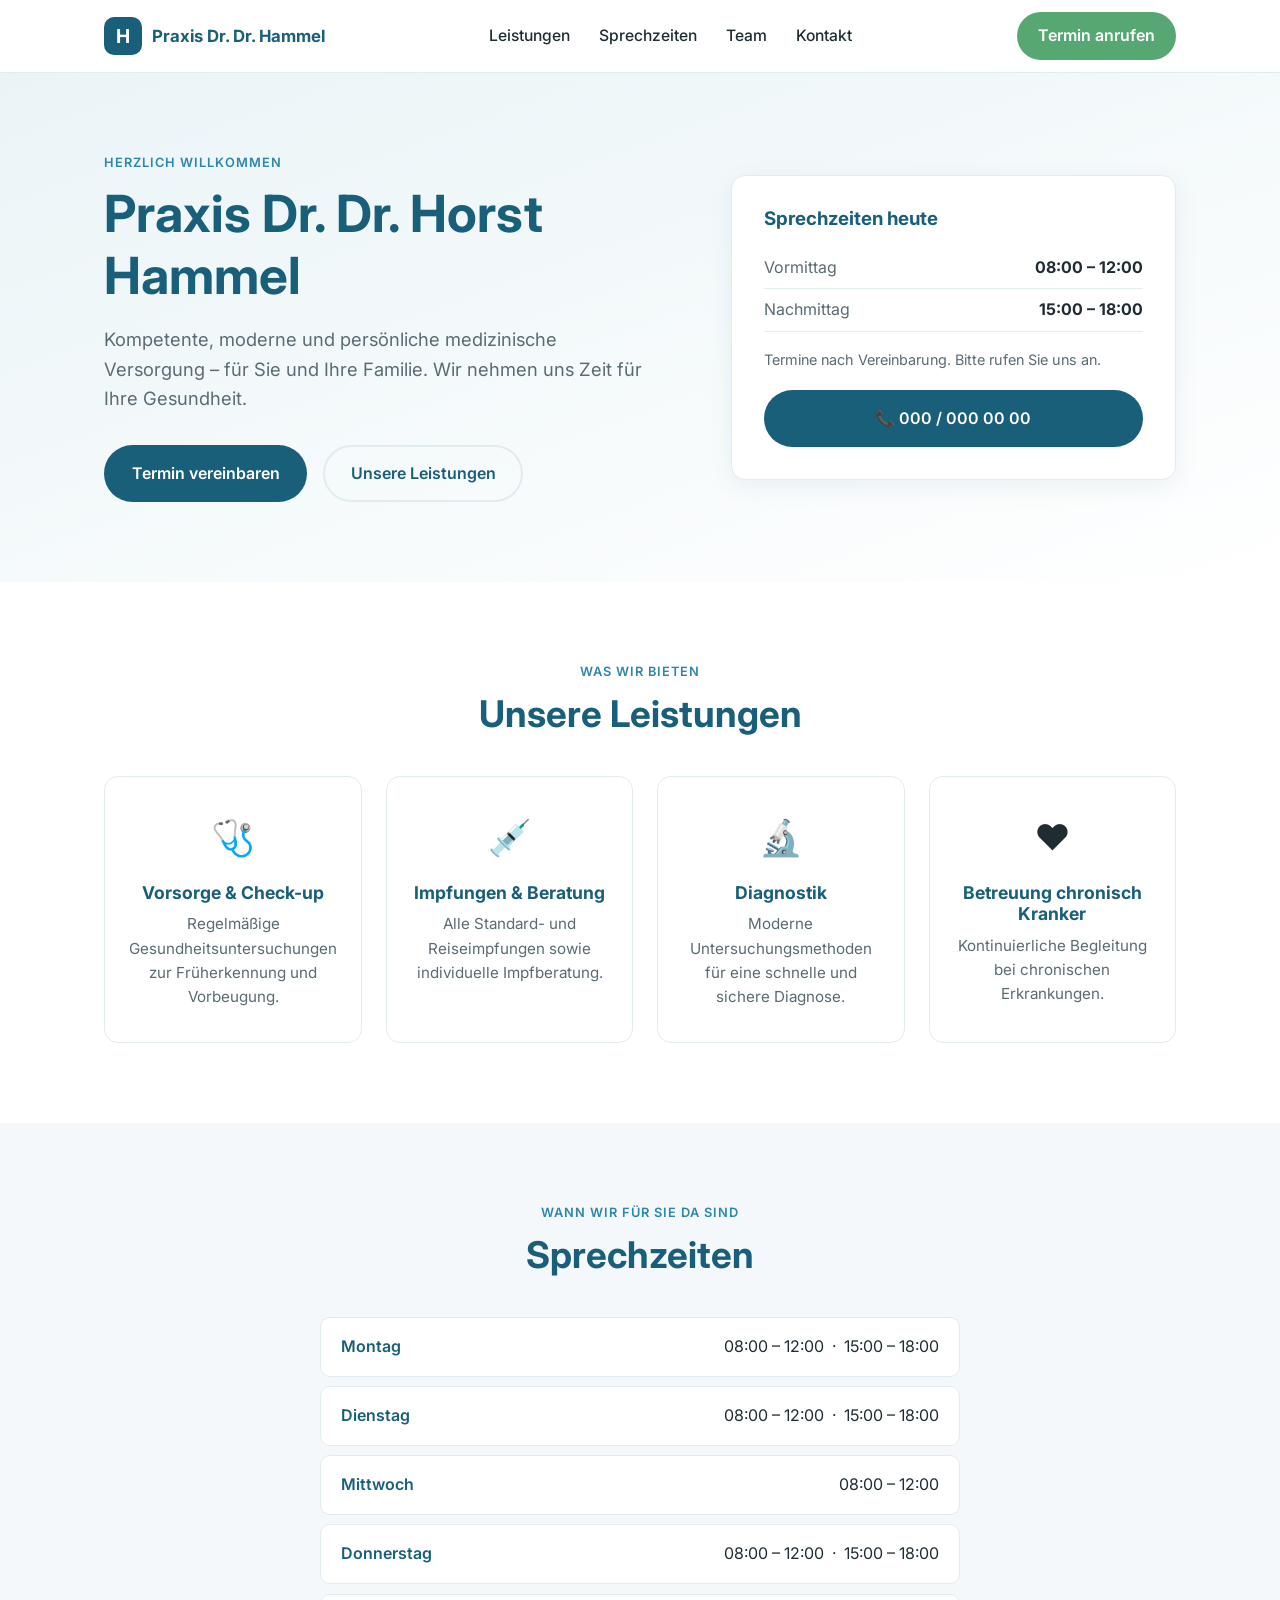
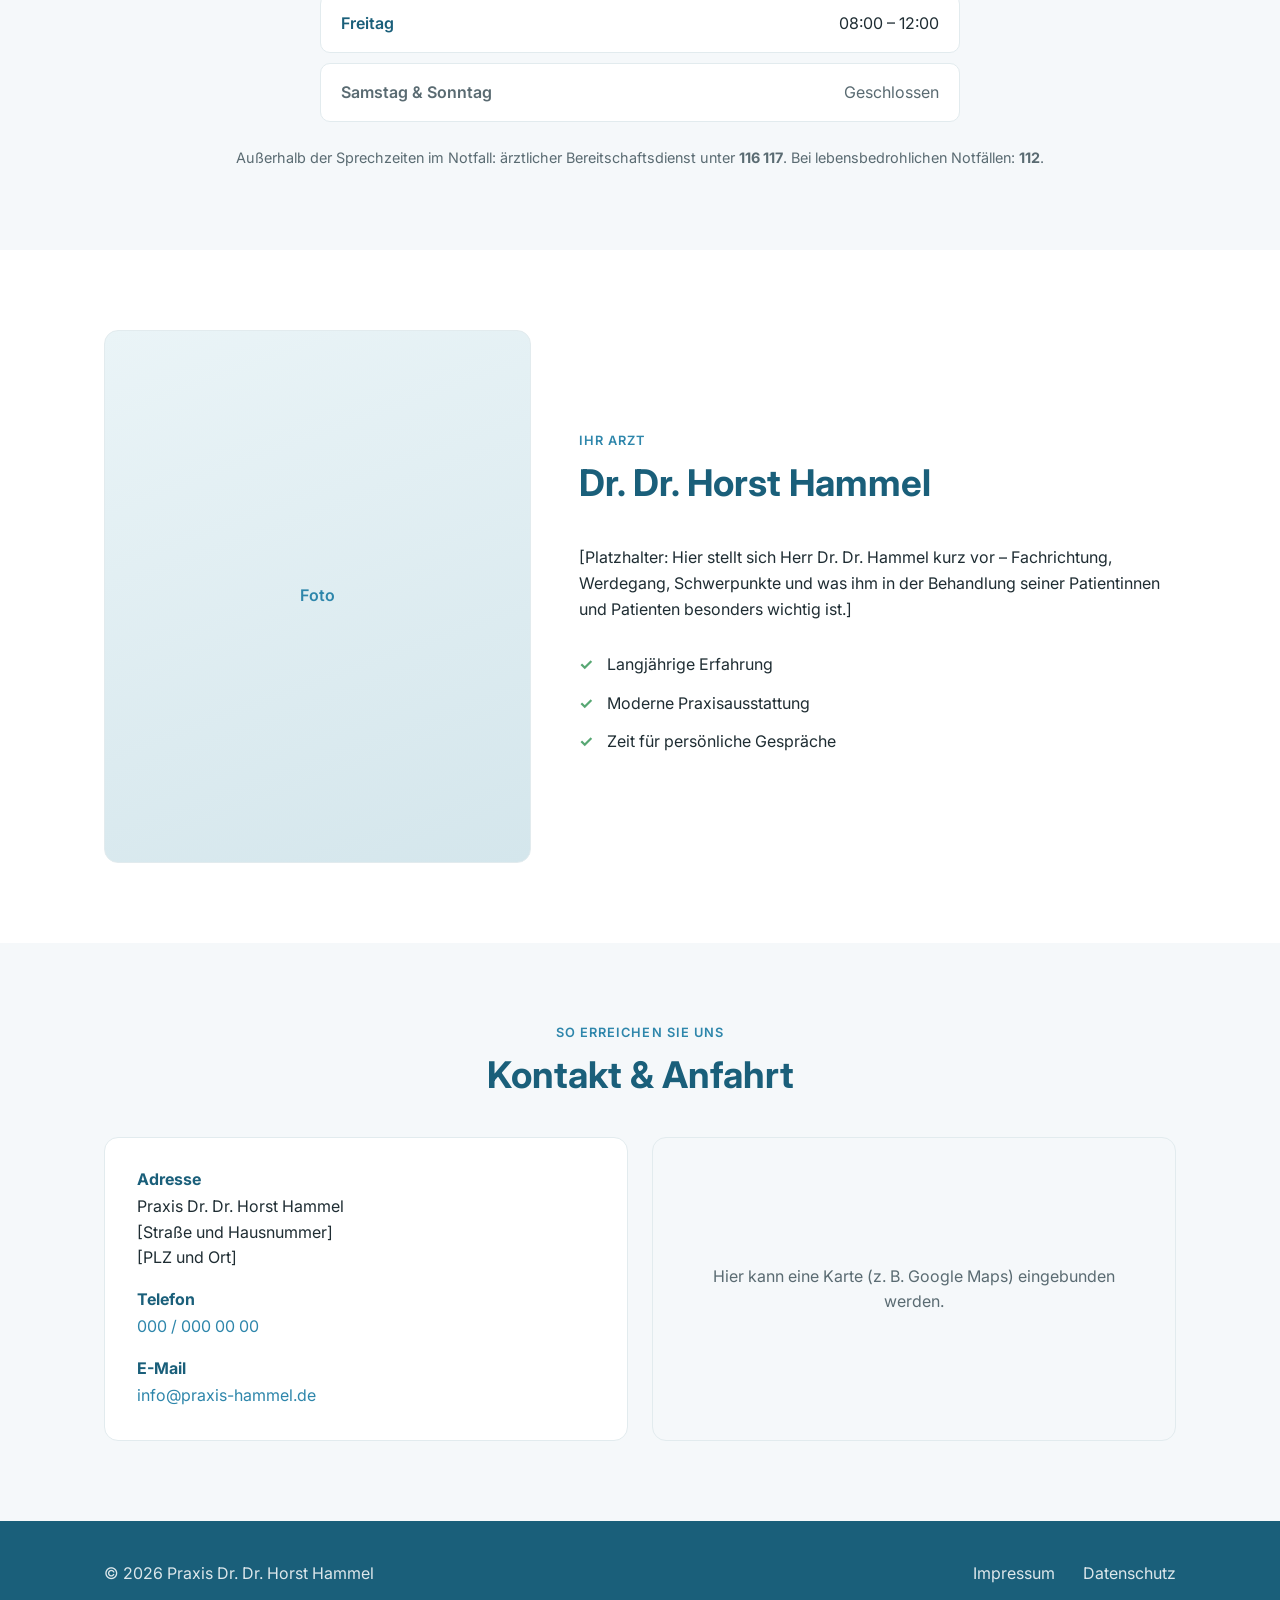
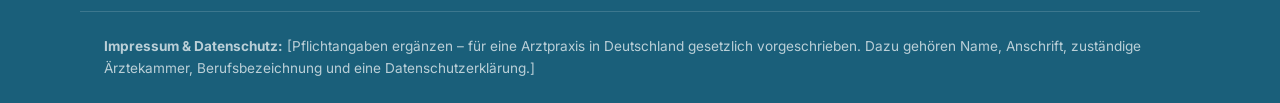
==== index.html @ b93f87c6 "Set up English collaboration layer - Rewrite README in English (note: website content stays German) " ====
<!DOCTYPE html>
<html lang="de">
<head>
  <meta charset="UTF-8" />
  <meta name="viewport" content="width=device-width, initial-scale=1.0" />
  <title>Praxis Dr. Dr. Horst Hammel</title>
  <meta name="description" content="Arztpraxis Dr. Dr. Horst Hammel – kompetente und persönliche medizinische Versorgung." />
  <link rel="preconnect" href="https://fonts.googleapis.com" />
  <link rel="preconnect" href="https://fonts.gstatic.com" crossorigin />
  <link href="https://fonts.googleapis.com/css2?family=Inter:wght@400;500;600;700&display=swap" rel="stylesheet" />
  <link rel="stylesheet" href="styles.css" />
</head>
<body>

  <!-- ===== Header / Navigation ===== -->
  <header class="site-header">
    <div class="container header-inner">
      <a href="#top" class="logo">
        <span class="logo-mark">H</span>
        <span class="logo-text">Praxis Dr. Dr. Hammel</span>
      </a>
      <nav class="nav">
        <a href="#leistungen">Leistungen</a>
        <a href="#sprechzeiten">Sprechzeiten</a>
        <a href="#team">Team</a>
        <a href="#kontakt">Kontakt</a>
      </nav>
      <a href="tel:+49000000000" class="btn btn-header">Termin anrufen</a>
    </div>
  </header>

  <!-- ===== Hero / Welcome ===== -->
  <section class="hero" id="top">
    <div class="container hero-inner">
      <div class="hero-text">
        <p class="eyebrow">Herzlich willkommen</p>
        <h1>Praxis Dr. Dr. Horst Hammel</h1>
        <p class="lead">
          Kompetente, moderne und persönliche medizinische Versorgung –
          für Sie und Ihre Familie. Wir nehmen uns Zeit für Ihre Gesundheit.
        </p>
        <div class="hero-actions">
          <a href="#kontakt" class="btn btn-primary">Termin vereinbaren</a>
          <a href="#leistungen" class="btn btn-secondary">Unsere Leistungen</a>
        </div>
      </div>
      <div class="hero-card">
        <h3>Sprechzeiten heute</h3>
        <ul class="hours-mini">
          <li><span>Vormittag</span><strong>08:00 – 12:00</strong></li>
          <li><span>Nachmittag</span><strong>15:00 – 18:00</strong></li>
        </ul>
        <p class="hero-card-note">Termine nach Vereinbarung. Bitte rufen Sie uns an.</p>
        <a href="tel:+49000000000" class="btn btn-primary btn-block">📞 000 / 000 00 00</a>
      </div>
    </div>
  </section>

  <!-- ===== Services ===== -->
  <section class="section" id="leistungen">
    <div class="container">
      <p class="eyebrow center">Was wir bieten</p>
      <h2 class="center">Unsere Leistungen</h2>
      <div class="cards">
        <article class="card">
          <div class="card-icon">🩺</div>
          <h3>Vorsorge &amp; Check-up</h3>
          <p>Regelmäßige Gesundheitsuntersuchungen zur Früherkennung und Vorbeugung.</p>
        </article>
        <article class="card">
          <div class="card-icon">💉</div>
          <h3>Impfungen &amp; Beratung</h3>
          <p>Alle Standard- und Reiseimpfungen sowie individuelle Impfberatung.</p>
        </article>
        <article class="card">
          <div class="card-icon">🔬</div>
          <h3>Diagnostik</h3>
          <p>Moderne Untersuchungsmethoden für eine schnelle und sichere Diagnose.</p>
        </article>
        <article class="card">
          <div class="card-icon">❤️</div>
          <h3>Betreuung chronisch Kranker</h3>
          <p>Kontinuierliche Begleitung bei chronischen Erkrankungen.</p>
        </article>
      </div>
    </div>
  </section>

  <!-- ===== Office hours ===== -->
  <section class="section section-alt" id="sprechzeiten">
    <div class="container">
      <p class="eyebrow center">Wann wir für Sie da sind</p>
      <h2 class="center">Sprechzeiten</h2>
      <div class="hours-table">
        <div class="hours-row"><span>Montag</span><span>08:00 – 12:00 &nbsp;·&nbsp; 15:00 – 18:00</span></div>
        <div class="hours-row"><span>Dienstag</span><span>08:00 – 12:00 &nbsp;·&nbsp; 15:00 – 18:00</span></div>
        <div class="hours-row"><span>Mittwoch</span><span>08:00 – 12:00</span></div>
        <div class="hours-row"><span>Donnerstag</span><span>08:00 – 12:00 &nbsp;·&nbsp; 15:00 – 18:00</span></div>
        <div class="hours-row"><span>Freitag</span><span>08:00 – 12:00</span></div>
        <div class="hours-row muted"><span>Samstag &amp; Sonntag</span><span>Geschlossen</span></div>
      </div>
      <p class="center muted small">
        Außerhalb der Sprechzeiten im Notfall: ärztlicher Bereitschaftsdienst unter <strong>116 117</strong>.
        Bei lebensbedrohlichen Notfällen: <strong>112</strong>.
      </p>
    </div>
  </section>

  <!-- ===== Team / About ===== -->
  <section class="section" id="team">
    <div class="container about-inner">
      <div class="about-photo" aria-hidden="true">
        <span>Foto</span>
      </div>
      <div class="about-text">
        <p class="eyebrow">Ihr Arzt</p>
        <h2>Dr. Dr. Horst Hammel</h2>
        <p>
          [Platzhalter: Hier stellt sich Herr Dr. Dr. Hammel kurz vor –
          Fachrichtung, Werdegang, Schwerpunkte und was ihm in der Behandlung
          seiner Patientinnen und Patienten besonders wichtig ist.]
        </p>
        <ul class="checklist">
          <li>Langjährige Erfahrung</li>
          <li>Moderne Praxisausstattung</li>
          <li>Zeit für persönliche Gespräche</li>
        </ul>
      </div>
    </div>
  </section>

  <!-- ===== Contact / Directions ===== -->
  <section class="section section-alt" id="kontakt">
    <div class="container">
      <p class="eyebrow center">So erreichen Sie uns</p>
      <h2 class="center">Kontakt &amp; Anfahrt</h2>
      <div class="contact-grid">
        <div class="contact-box">
          <h3>Adresse</h3>
          <p>
            Praxis Dr. Dr. Horst Hammel<br />
            [Straße und Hausnummer]<br />
            [PLZ und Ort]
          </p>
          <h3>Telefon</h3>
          <p><a href="tel:+49000000000">000 / 000 00 00</a></p>
          <h3>E-Mail</h3>
          <p><a href="mailto:info@praxis-hammel.de">info@praxis-hammel.de</a></p>
        </div>
        <div class="contact-box map-placeholder">
          <span>Hier kann eine Karte (z.&nbsp;B. Google Maps) eingebunden werden.</span>
        </div>
      </div>
    </div>
  </section>

  <!-- ===== Footer ===== -->
  <footer class="site-footer">
    <div class="container footer-inner">
      <p>&copy; 2026 Praxis Dr. Dr. Horst Hammel</p>
      <nav class="footer-nav">
        <a href="#impressum">Impressum</a>
        <a href="#datenschutz">Datenschutz</a>
      </nav>
    </div>
    <div class="container legal-note">
      <p id="impressum">
        <strong>Impressum &amp; Datenschutz:</strong> [Pflichtangaben ergänzen –
        für eine Arztpraxis in Deutschland gesetzlich vorgeschrieben. Dazu gehören
        Name, Anschrift, zuständige Ärztekammer, Berufsbezeichnung und eine
        Datenschutzerklärung.]
      </p>
    </div>
  </footer>

</body>
</html>
---- styles.css ----
/* ===== Base settings & colors ===== */
:root {
  --blue: #1a5f7a;
  --blue-light: #2e86ab;
  --blue-soft: #eaf4f7;
  --green: #57a773;
  --text: #1f2d33;
  --text-light: #5a6b72;
  --white: #ffffff;
  --gray: #f5f8fa;
  --border: #e2ebee;
  --shadow: 0 6px 24px rgba(26, 95, 122, 0.08);
  --radius: 14px;
}

* { margin: 0; padding: 0; box-sizing: border-box; }

html { scroll-behavior: smooth; }

body {
  font-family: 'Inter', -apple-system, BlinkMacSystemFont, 'Segoe UI', sans-serif;
  color: var(--text);
  line-height: 1.6;
  background: var(--white);
}

.container { width: 100%; max-width: 1120px; margin: 0 auto; padding: 0 24px; }

h1, h2, h3 { line-height: 1.2; font-weight: 700; color: var(--blue); }
h1 { font-size: clamp(2rem, 5vw, 3.2rem); }
h2 { font-size: clamp(1.6rem, 4vw, 2.3rem); margin-bottom: 2.5rem; }

.eyebrow {
  text-transform: uppercase;
  letter-spacing: 0.08em;
  font-size: 0.8rem;
  font-weight: 600;
  color: var(--blue-light);
  margin-bottom: 0.6rem;
}
.center { text-align: center; }
.muted { color: var(--text-light); }
.small { font-size: 0.9rem; }

/* ===== Buttons ===== */
.btn {
  display: inline-block;
  padding: 0.85rem 1.6rem;
  border-radius: 999px;
  font-weight: 600;
  text-decoration: none;
  transition: transform 0.15s ease, box-shadow 0.15s ease, background 0.15s ease;
  cursor: pointer;
  border: 2px solid transparent;
}
.btn:hover { transform: translateY(-2px); }
.btn-primary { background: var(--blue); color: var(--white); }
.btn-primary:hover { background: var(--blue-light); box-shadow: var(--shadow); }
.btn-secondary { background: transparent; color: var(--blue); border-color: var(--border); }
.btn-secondary:hover { border-color: var(--blue-light); }
.btn-header { background: var(--green); color: var(--white); padding: 0.6rem 1.2rem; }
.btn-header:hover { background: #4a9463; }
.btn-block { display: block; text-align: center; width: 100%; }

/* ===== Header ===== */
.site-header {
  position: sticky; top: 0; z-index: 50;
  background: rgba(255, 255, 255, 0.92);
  backdrop-filter: blur(8px);
  border-bottom: 1px solid var(--border);
}
.header-inner { display: flex; align-items: center; justify-content: space-between; height: 72px; gap: 1rem; }
.logo { display: flex; align-items: center; gap: 0.6rem; text-decoration: none; }
.logo-mark {
  width: 38px; height: 38px; border-radius: 10px;
  background: var(--blue); color: var(--white);
  display: grid; place-items: center; font-weight: 700; font-size: 1.2rem;
}
.logo-text { font-weight: 700; color: var(--blue); font-size: 1.05rem; }
.nav { display: flex; gap: 1.8rem; }
.nav a { text-decoration: none; color: var(--text); font-weight: 500; font-size: 0.98rem; }
.nav a:hover { color: var(--blue-light); }

/* ===== Hero ===== */
.hero { background: linear-gradient(160deg, var(--blue-soft) 0%, var(--white) 100%); padding: 5rem 0; }
.hero-inner { display: grid; grid-template-columns: 1.3fr 1fr; gap: 3rem; align-items: center; }
.hero-text .lead { font-size: 1.15rem; color: var(--text-light); margin: 1.2rem 0 2rem; max-width: 34rem; }
.hero-actions { display: flex; gap: 1rem; flex-wrap: wrap; }

.hero-card {
  background: var(--white); border-radius: var(--radius);
  padding: 2rem; box-shadow: var(--shadow); border: 1px solid var(--border);
}
.hero-card h3 { margin-bottom: 1rem; }
.hours-mini { list-style: none; margin-bottom: 1rem; }
.hours-mini li { display: flex; justify-content: space-between; padding: 0.5rem 0; border-bottom: 1px solid var(--border); }
.hours-mini span { color: var(--text-light); }
.hero-card-note { font-size: 0.9rem; color: var(--text-light); margin-bottom: 1.2rem; }

/* ===== Sections ===== */
.section { padding: 5rem 0; }
.section-alt { background: var(--gray); }

/* ===== Cards ===== */
.cards { display: grid; grid-template-columns: repeat(4, 1fr); gap: 1.5rem; }
.card {
  background: var(--white); border: 1px solid var(--border);
  border-radius: var(--radius); padding: 2rem 1.5rem; text-align: center;
  transition: transform 0.15s ease, box-shadow 0.15s ease;
}
.card:hover { transform: translateY(-4px); box-shadow: var(--shadow); }
.card-icon { font-size: 2.2rem; margin-bottom: 1rem; }
.card h3 { font-size: 1.1rem; margin-bottom: 0.6rem; }
.card p { color: var(--text-light); font-size: 0.95rem; }

/* ===== Office hours table ===== */
.hours-table { max-width: 640px; margin: 0 auto 1.5rem; }
.hours-row {
  display: flex; justify-content: space-between; gap: 1rem;
  padding: 1rem 1.25rem; background: var(--white);
  border: 1px solid var(--border); border-radius: 10px; margin-bottom: 0.6rem;
}
.hours-row span:first-child { font-weight: 600; color: var(--blue); }
.hours-row.muted span { color: var(--text-light); }

/* ===== About / Team ===== */
.about-inner { display: grid; grid-template-columns: 1fr 1.4fr; gap: 3rem; align-items: center; }
.about-photo {
  aspect-ratio: 4 / 5; border-radius: var(--radius);
  background: linear-gradient(160deg, var(--blue-soft), #d4e6ec);
  display: grid; place-items: center; color: var(--blue-light); font-weight: 600;
  border: 1px solid var(--border);
}
.checklist { list-style: none; margin-top: 1.5rem; }
.checklist li { padding: 0.4rem 0 0.4rem 1.8rem; position: relative; }
.checklist li::before { content: "✓"; position: absolute; left: 0; color: var(--green); font-weight: 700; }

/* ===== Contact ===== */
.contact-grid { display: grid; grid-template-columns: 1fr 1fr; gap: 1.5rem; }
.contact-box { background: var(--white); border: 1px solid var(--border); border-radius: var(--radius); padding: 2rem; }
.contact-box h3 { font-size: 1rem; margin: 1.2rem 0 0.3rem; }
.contact-box h3:first-child { margin-top: 0; }
.contact-box a { color: var(--blue-light); text-decoration: none; }
.contact-box a:hover { text-decoration: underline; }
.map-placeholder { display: grid; place-items: center; text-align: center; color: var(--text-light); background: var(--gray); }

/* ===== Footer ===== */
.site-footer { background: var(--blue); color: rgba(255,255,255,0.85); padding: 2.5rem 0 1.5rem; }
.footer-inner { display: flex; justify-content: space-between; align-items: center; flex-wrap: wrap; gap: 1rem; }
.footer-nav a { color: rgba(255,255,255,0.85); text-decoration: none; margin-left: 1.5rem; }
.footer-nav a:hover { color: var(--white); }
.legal-note { margin-top: 1.5rem; padding-top: 1.5rem; border-top: 1px solid rgba(255,255,255,0.15); }
.legal-note p { font-size: 0.85rem; color: rgba(255,255,255,0.7); }

/* ===== Mobile / Tablet ===== */
@media (max-width: 900px) {
  .hero-inner { grid-template-columns: 1fr; }
  .cards { grid-template-columns: repeat(2, 1fr); }
  .about-inner { grid-template-columns: 1fr; }
  .contact-grid { grid-template-columns: 1fr; }
  .nav { display: none; }
}
@media (max-width: 520px) {
  .cards { grid-template-columns: 1fr; }
  .header-inner .btn-header { display: none; }
  .hours-row { flex-direction: column; gap: 0.2rem; }
}
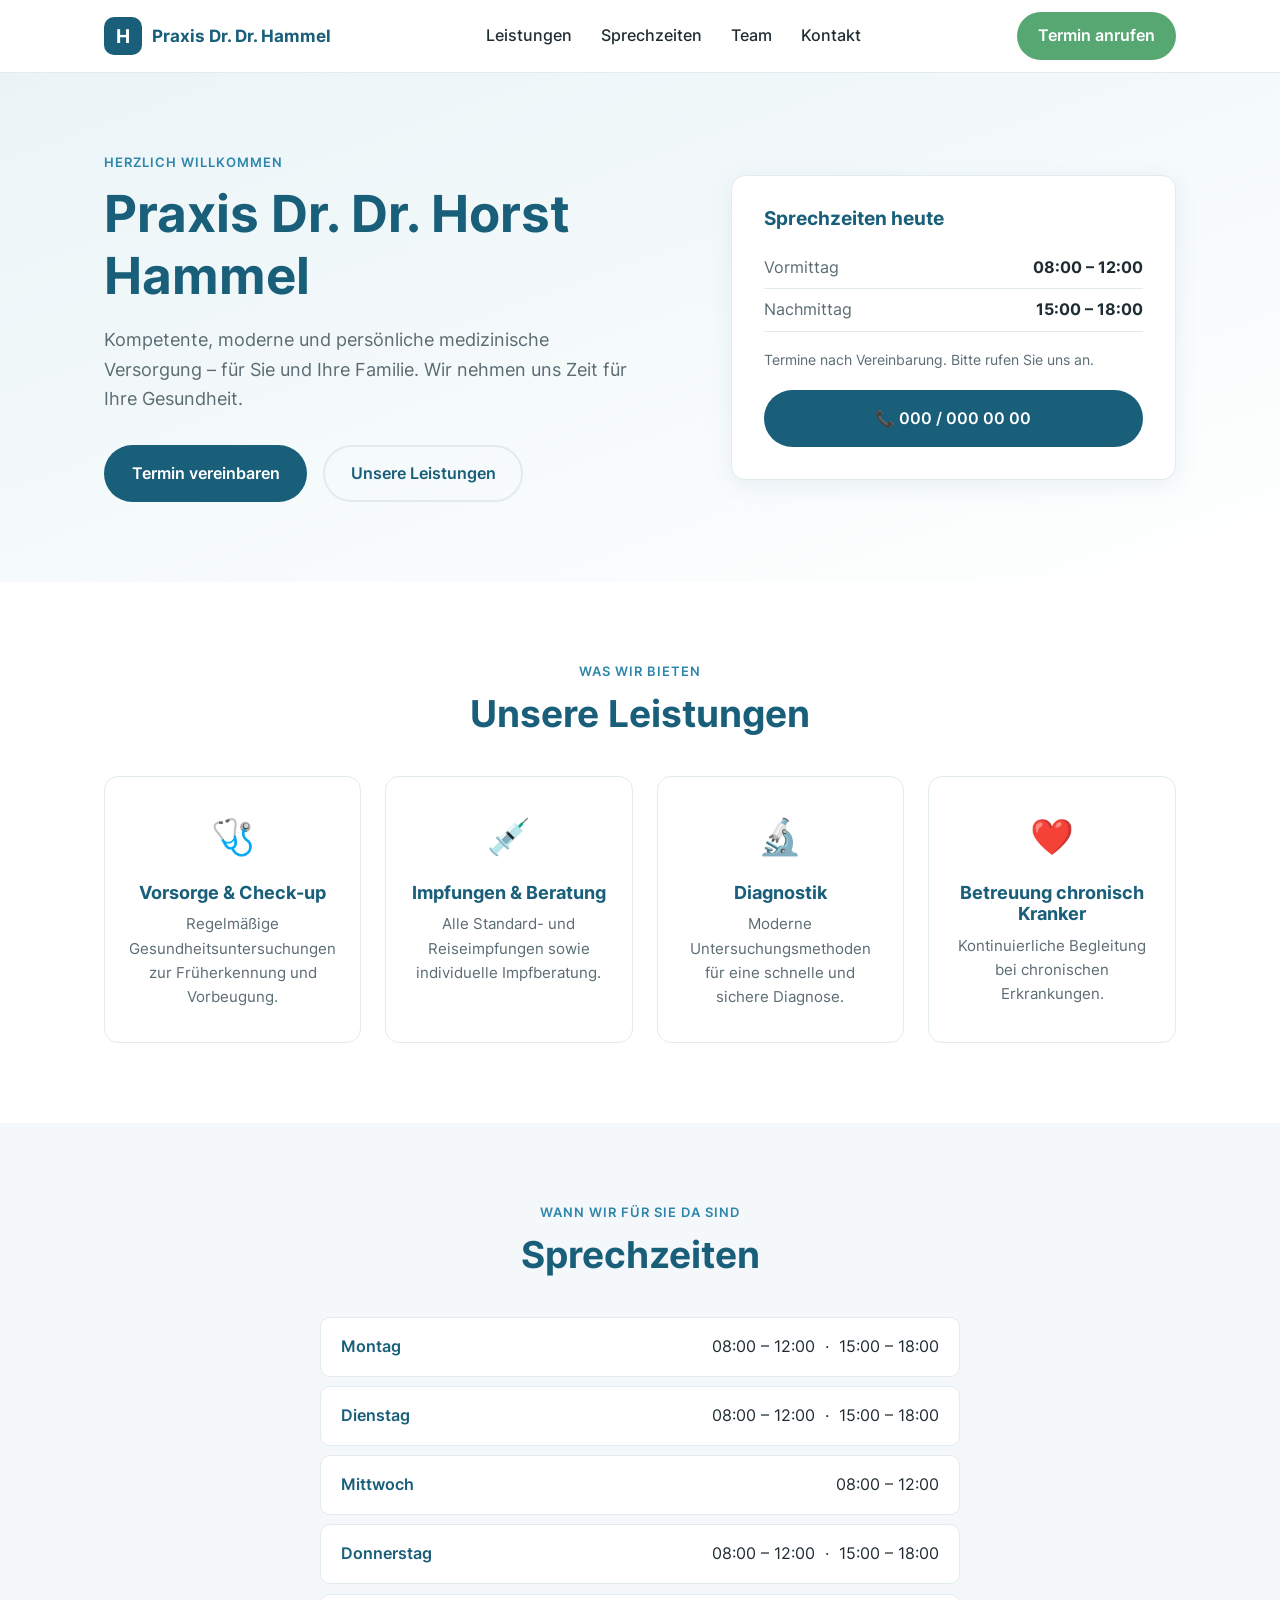
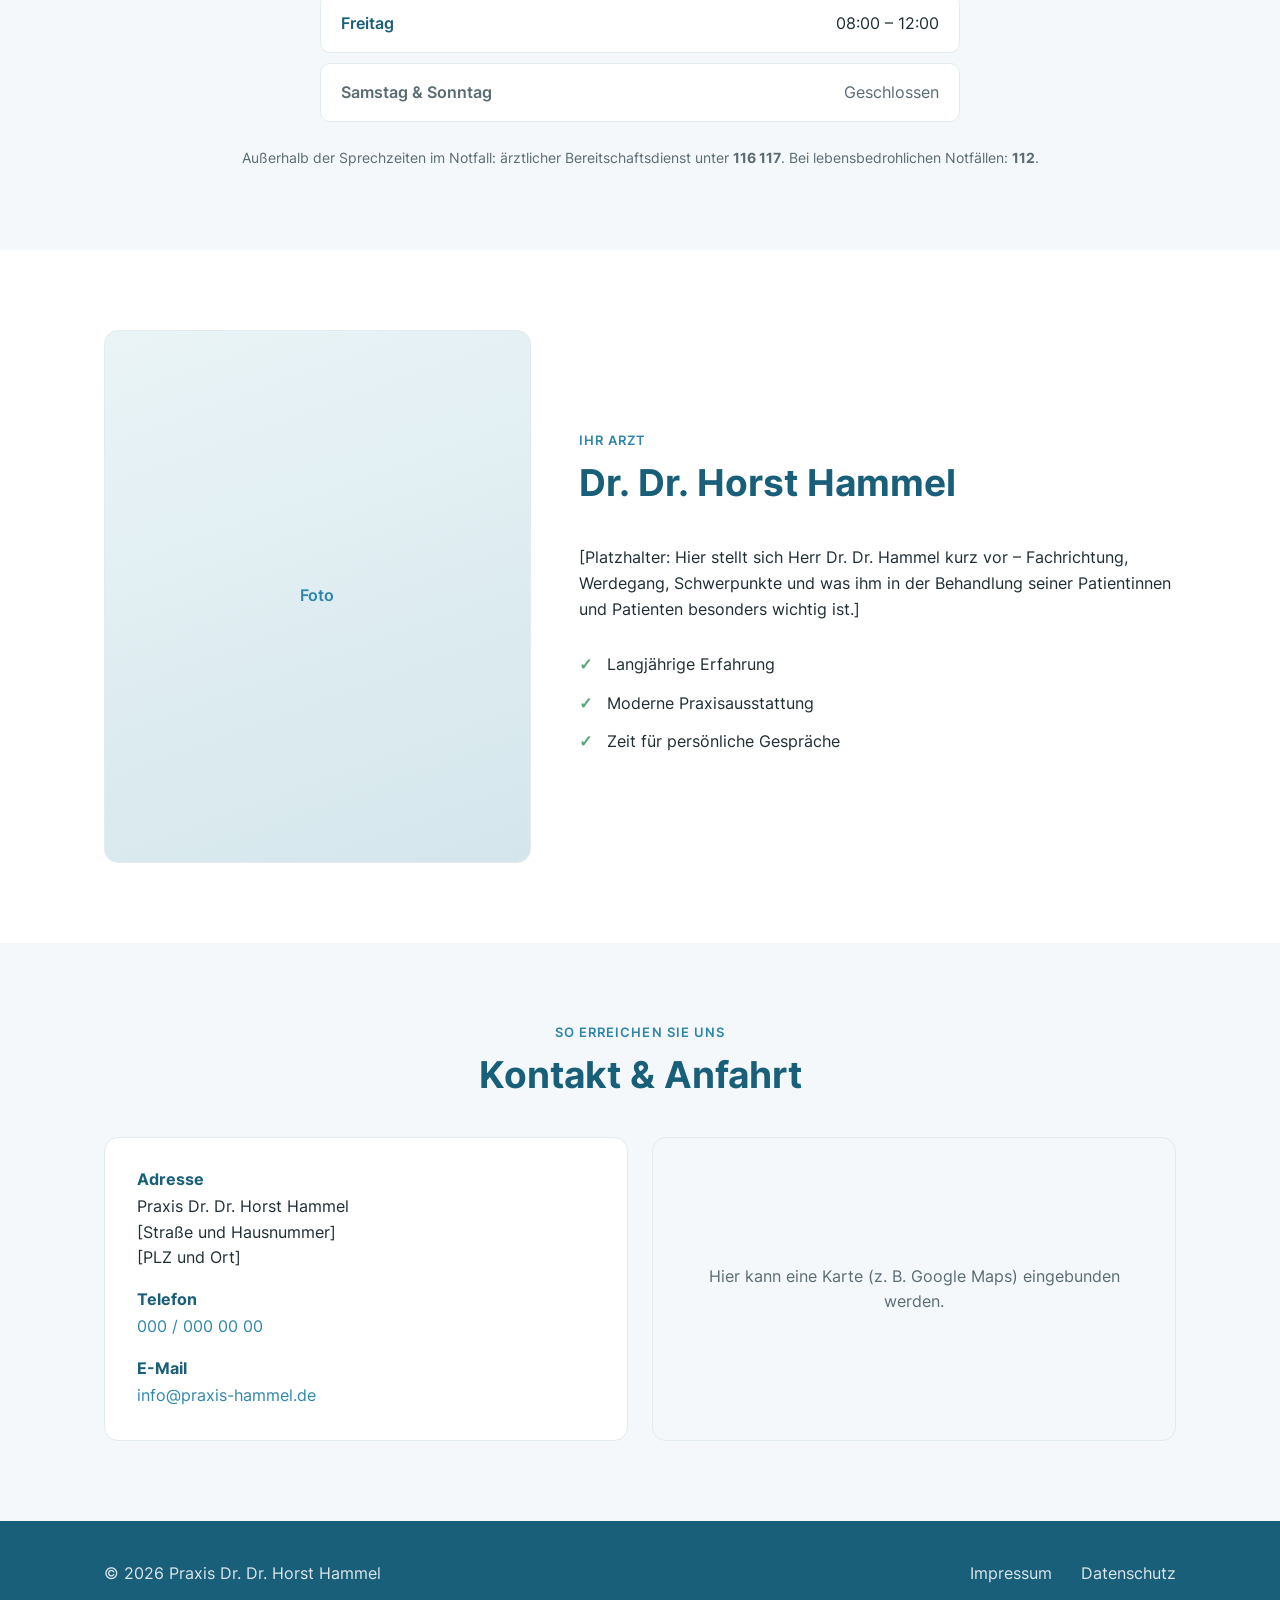
==== commit 89290c8e: "Scaffold structure, self-host font (DSGVO fix), add legal page shells - Self-host the Inter font fro" ====
--- a/index.html
+++ b/index.html
@@ -5,9 +5,7 @@
   <meta name="viewport" content="width=device-width, initial-scale=1.0" />
   <title>Praxis Dr. Dr. Horst Hammel</title>
   <meta name="description" content="Arztpraxis Dr. Dr. Horst Hammel – kompetente und persönliche medizinische Versorgung." />
-  <link rel="preconnect" href="https://fonts.googleapis.com" />
-  <link rel="preconnect" href="https://fonts.gstatic.com" crossorigin />
-  <link href="https://fonts.googleapis.com/css2?family=Inter:wght@400;500;600;700&display=swap" rel="stylesheet" />
+  <!-- Font is self-hosted in styles.css (see @font-face) — no external Google Fonts request. -->
   <link rel="stylesheet" href="styles.css" />
 </head>
 <body>
@@ -159,17 +157,9 @@
     <div class="container footer-inner">
       <p>&copy; 2026 Praxis Dr. Dr. Horst Hammel</p>
       <nav class="footer-nav">
-        <a href="#impressum">Impressum</a>
-        <a href="#datenschutz">Datenschutz</a>
+        <a href="impressum.html">Impressum</a>
+        <a href="datenschutz.html">Datenschutz</a>
       </nav>
-    </div>
-    <div class="container legal-note">
-      <p id="impressum">
-        <strong>Impressum &amp; Datenschutz:</strong> [Pflichtangaben ergänzen –
-        für eine Arztpraxis in Deutschland gesetzlich vorgeschrieben. Dazu gehören
-        Name, Anschrift, zuständige Ärztekammer, Berufsbezeichnung und eine
-        Datenschutzerklärung.]
-      </p>
     </div>
   </footer>
 
--- a/styles.css
+++ b/styles.css
@@ -1,3 +1,37 @@
+/* ===== Self-hosted Inter font =====
+   Served from our own /fonts folder so no data (IP address) is sent to
+   Google's servers. This avoids the well-known German DSGVO/GDPR problem
+   with loading Google Fonts from a CDN. The "latin" subset covers German
+   umlauts (ä ö ü ß) and the en/em dashes used on the site. */
+@font-face {
+  font-family: 'Inter';
+  font-style: normal;
+  font-weight: 400;
+  font-display: swap;
+  src: url('fonts/inter-latin-400-normal.woff2') format('woff2');
+}
+@font-face {
+  font-family: 'Inter';
+  font-style: normal;
+  font-weight: 500;
+  font-display: swap;
+  src: url('fonts/inter-latin-500-normal.woff2') format('woff2');
+}
+@font-face {
+  font-family: 'Inter';
+  font-style: normal;
+  font-weight: 600;
+  font-display: swap;
+  src: url('fonts/inter-latin-600-normal.woff2') format('woff2');
+}
+@font-face {
+  font-family: 'Inter';
+  font-style: normal;
+  font-weight: 700;
+  font-display: swap;
+  src: url('fonts/inter-latin-700-normal.woff2') format('woff2');
+}
+
 /* ===== Base settings & colors ===== */
 :root {
   --blue: #1a5f7a;
@@ -152,6 +186,20 @@
 .legal-note { margin-top: 1.5rem; padding-top: 1.5rem; border-top: 1px solid rgba(255,255,255,0.15); }
 .legal-note p { font-size: 0.85rem; color: rgba(255,255,255,0.7); }
 
+/* ===== Legal pages (Impressum / Datenschutz) ===== */
+.legal { max-width: 760px; margin: 0 auto; }
+.legal h1 { margin-bottom: 1.5rem; }
+.legal h2 { font-size: 1.3rem; margin: 2.5rem 0 0.8rem; }
+.legal p, .legal li { color: var(--text); }
+.legal p { margin-bottom: 1rem; }
+.legal ul { margin: 0 0 1rem 1.2rem; }
+.legal .todo {
+  background: #fff7e6; border: 1px solid #ffe0a3; border-radius: 10px;
+  padding: 0.75rem 1rem; margin: 0.5rem 0 1.5rem; font-size: 0.95rem; color: #7a5a00;
+}
+.legal .back { display: inline-block; margin-bottom: 2rem; color: var(--blue-light); text-decoration: none; }
+.legal .back:hover { text-decoration: underline; }
+
 /* ===== Mobile / Tablet ===== */
 @media (max-width: 900px) {
   .hero-inner { grid-template-columns: 1fr; }
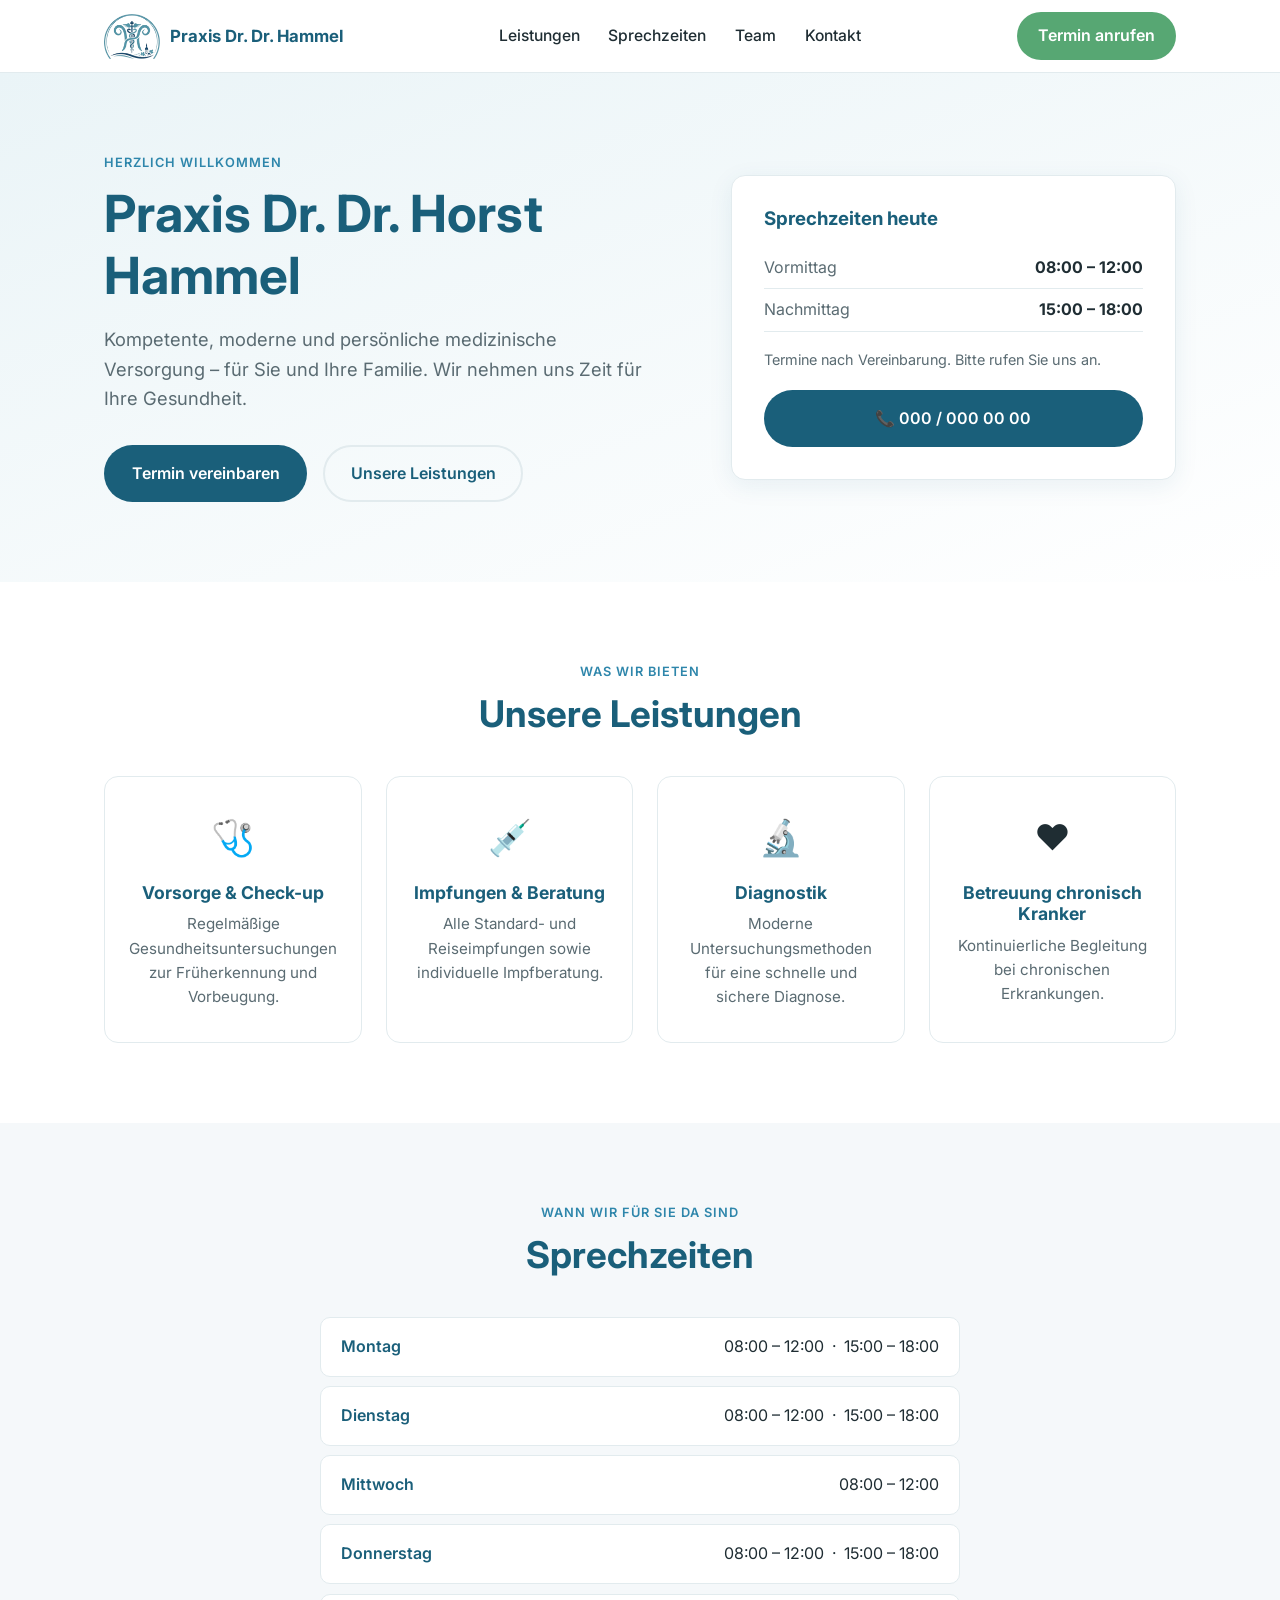
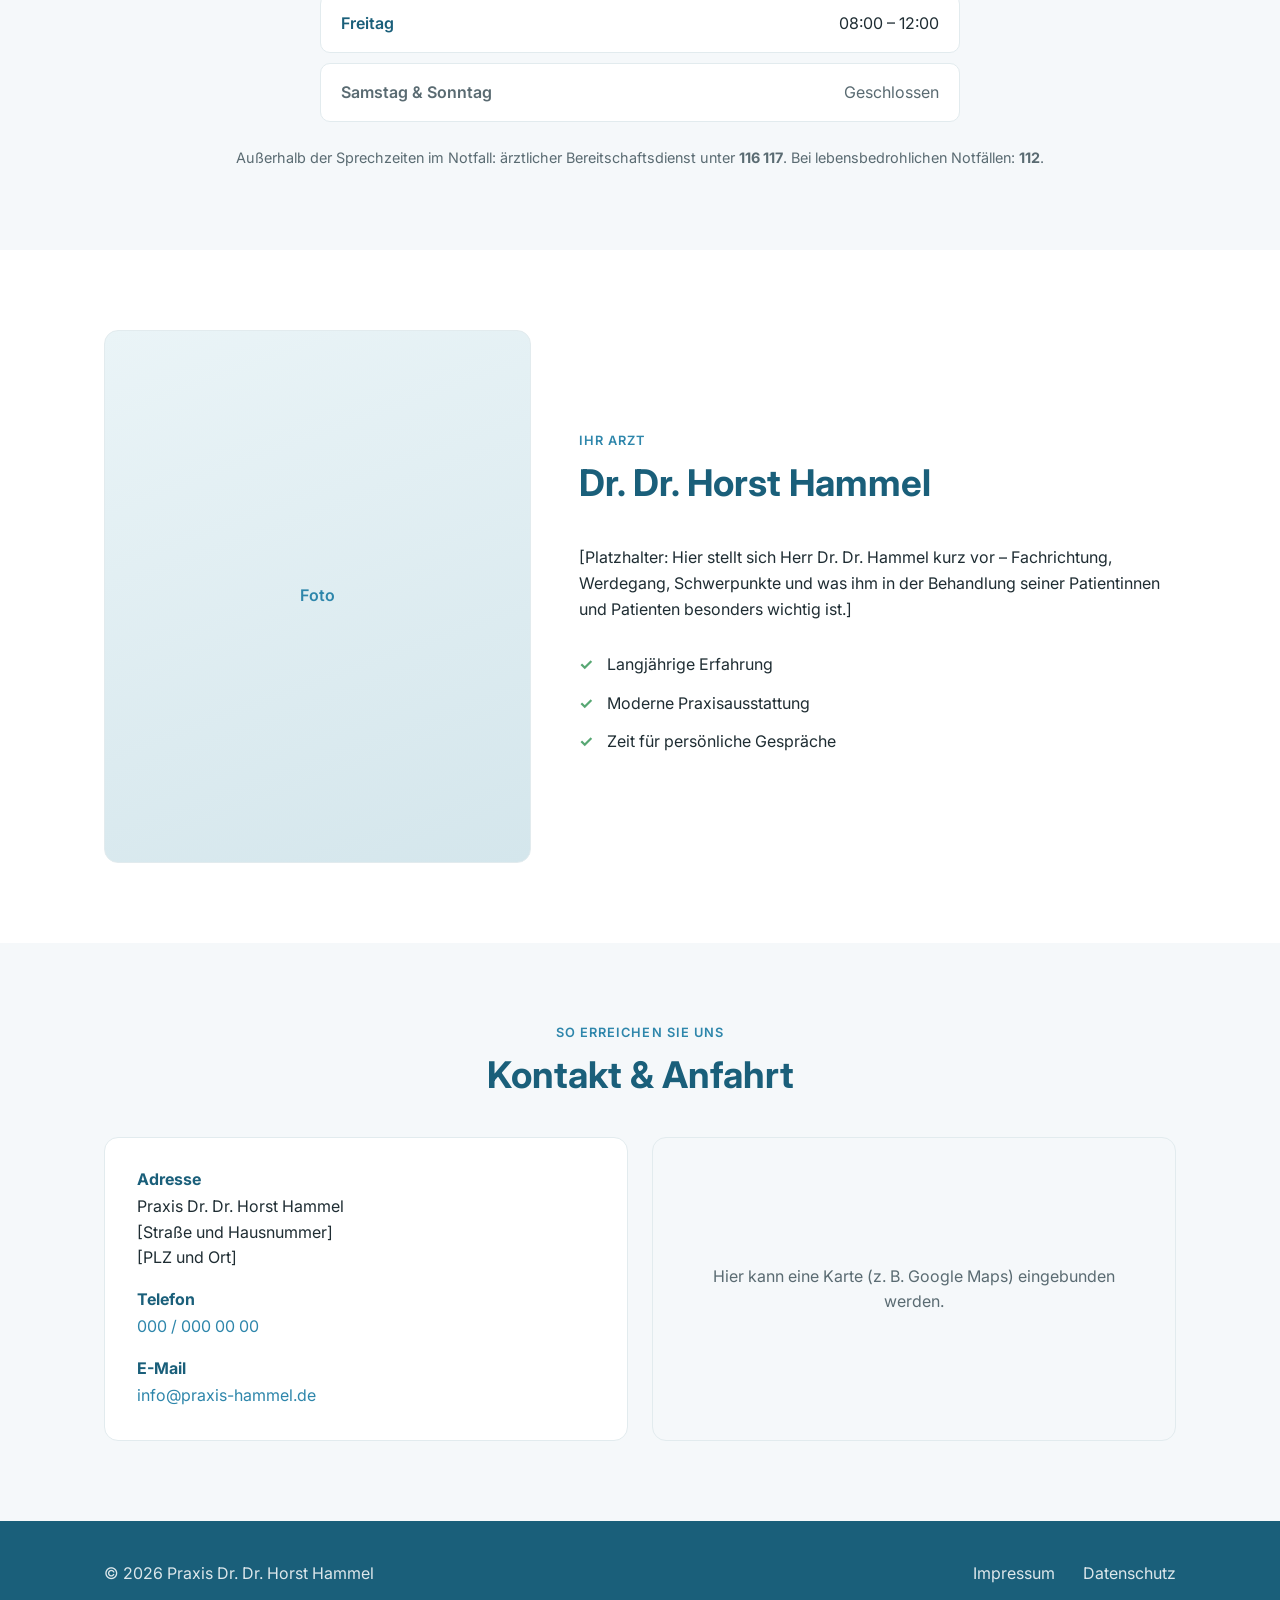
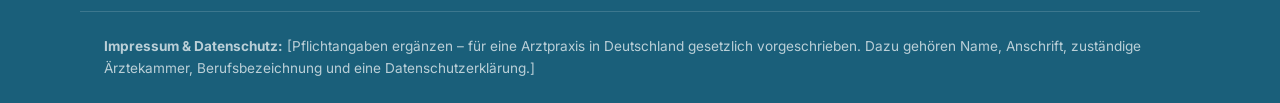
==== commit a58ed18c: "Add practice logo and favicon set Replace the placeholder "H" mark in the header with the real pract" ====
--- a/index.html
+++ b/index.html
@@ -5,7 +5,17 @@
   <meta name="viewport" content="width=device-width, initial-scale=1.0" />
   <title>Praxis Dr. Dr. Horst Hammel</title>
   <meta name="description" content="Arztpraxis Dr. Dr. Horst Hammel – kompetente und persönliche medizinische Versorgung." />
-  <!-- Font is self-hosted in styles.css (see @font-face) — no external Google Fonts request. -->
+  <meta name="theme-color" content="#026e7c" />
+
+  <!-- Favicons (self-hosted, no external requests) -->
+  <link rel="icon" href="favicon.ico" sizes="any" />
+  <link rel="icon" type="image/png" sizes="32x32" href="assets/logo/favicon-32.png" />
+  <link rel="icon" type="image/png" sizes="16x16" href="assets/logo/favicon-16.png" />
+  <link rel="apple-touch-icon" href="apple-touch-icon.png" />
+
+  <link rel="preconnect" href="https://fonts.googleapis.com" />
+  <link rel="preconnect" href="https://fonts.gstatic.com" crossorigin />
+  <link href="https://fonts.googleapis.com/css2?family=Inter:wght@400;500;600;700&display=swap" rel="stylesheet" />
   <link rel="stylesheet" href="styles.css" />
 </head>
 <body>
@@ -14,7 +24,8 @@
   <header class="site-header">
     <div class="container header-inner">
       <a href="#top" class="logo">
-        <span class="logo-mark">H</span>
+        <img class="logo-mark" src="assets/logo/logo-mark.png"
+             alt="Logo Praxis Dr. Dr. Horst Hammel" width="55" height="46" />
         <span class="logo-text">Praxis Dr. Dr. Hammel</span>
       </a>
       <nav class="nav">
@@ -157,9 +168,17 @@
     <div class="container footer-inner">
       <p>&copy; 2026 Praxis Dr. Dr. Horst Hammel</p>
       <nav class="footer-nav">
-        <a href="impressum.html">Impressum</a>
-        <a href="datenschutz.html">Datenschutz</a>
+        <a href="#impressum">Impressum</a>
+        <a href="#datenschutz">Datenschutz</a>
       </nav>
+    </div>
+    <div class="container legal-note">
+      <p id="impressum">
+        <strong>Impressum &amp; Datenschutz:</strong> [Pflichtangaben ergänzen –
+        für eine Arztpraxis in Deutschland gesetzlich vorgeschrieben. Dazu gehören
+        Name, Anschrift, zuständige Ärztekammer, Berufsbezeichnung und eine
+        Datenschutzerklärung.]
+      </p>
     </div>
   </footer>
 
--- a/styles.css
+++ b/styles.css
@@ -1,37 +1,3 @@
-/* ===== Self-hosted Inter font =====
-   Served from our own /fonts folder so no data (IP address) is sent to
-   Google's servers. This avoids the well-known German DSGVO/GDPR problem
-   with loading Google Fonts from a CDN. The "latin" subset covers German
-   umlauts (ä ö ü ß) and the en/em dashes used on the site. */
-@font-face {
-  font-family: 'Inter';
-  font-style: normal;
-  font-weight: 400;
-  font-display: swap;
-  src: url('fonts/inter-latin-400-normal.woff2') format('woff2');
-}
-@font-face {
-  font-family: 'Inter';
-  font-style: normal;
-  font-weight: 500;
-  font-display: swap;
-  src: url('fonts/inter-latin-500-normal.woff2') format('woff2');
-}
-@font-face {
-  font-family: 'Inter';
-  font-style: normal;
-  font-weight: 600;
-  font-display: swap;
-  src: url('fonts/inter-latin-600-normal.woff2') format('woff2');
-}
-@font-face {
-  font-family: 'Inter';
-  font-style: normal;
-  font-weight: 700;
-  font-display: swap;
-  src: url('fonts/inter-latin-700-normal.woff2') format('woff2');
-}
-
 /* ===== Base settings & colors ===== */
 :root {
   --blue: #1a5f7a;
@@ -106,9 +72,7 @@
 .header-inner { display: flex; align-items: center; justify-content: space-between; height: 72px; gap: 1rem; }
 .logo { display: flex; align-items: center; gap: 0.6rem; text-decoration: none; }
 .logo-mark {
-  width: 38px; height: 38px; border-radius: 10px;
-  background: var(--blue); color: var(--white);
-  display: grid; place-items: center; font-weight: 700; font-size: 1.2rem;
+  height: 46px; width: auto; display: block;
 }
 .logo-text { font-weight: 700; color: var(--blue); font-size: 1.05rem; }
 .nav { display: flex; gap: 1.8rem; }
@@ -186,20 +150,6 @@
 .legal-note { margin-top: 1.5rem; padding-top: 1.5rem; border-top: 1px solid rgba(255,255,255,0.15); }
 .legal-note p { font-size: 0.85rem; color: rgba(255,255,255,0.7); }
 
-/* ===== Legal pages (Impressum / Datenschutz) ===== */
-.legal { max-width: 760px; margin: 0 auto; }
-.legal h1 { margin-bottom: 1.5rem; }
-.legal h2 { font-size: 1.3rem; margin: 2.5rem 0 0.8rem; }
-.legal p, .legal li { color: var(--text); }
-.legal p { margin-bottom: 1rem; }
-.legal ul { margin: 0 0 1rem 1.2rem; }
-.legal .todo {
-  background: #fff7e6; border: 1px solid #ffe0a3; border-radius: 10px;
-  padding: 0.75rem 1rem; margin: 0.5rem 0 1.5rem; font-size: 0.95rem; color: #7a5a00;
-}
-.legal .back { display: inline-block; margin-bottom: 2rem; color: var(--blue-light); text-decoration: none; }
-.legal .back:hover { text-decoration: underline; }
-
 /* ===== Mobile / Tablet ===== */
 @media (max-width: 900px) {
   .hero-inner { grid-template-columns: 1fr; }
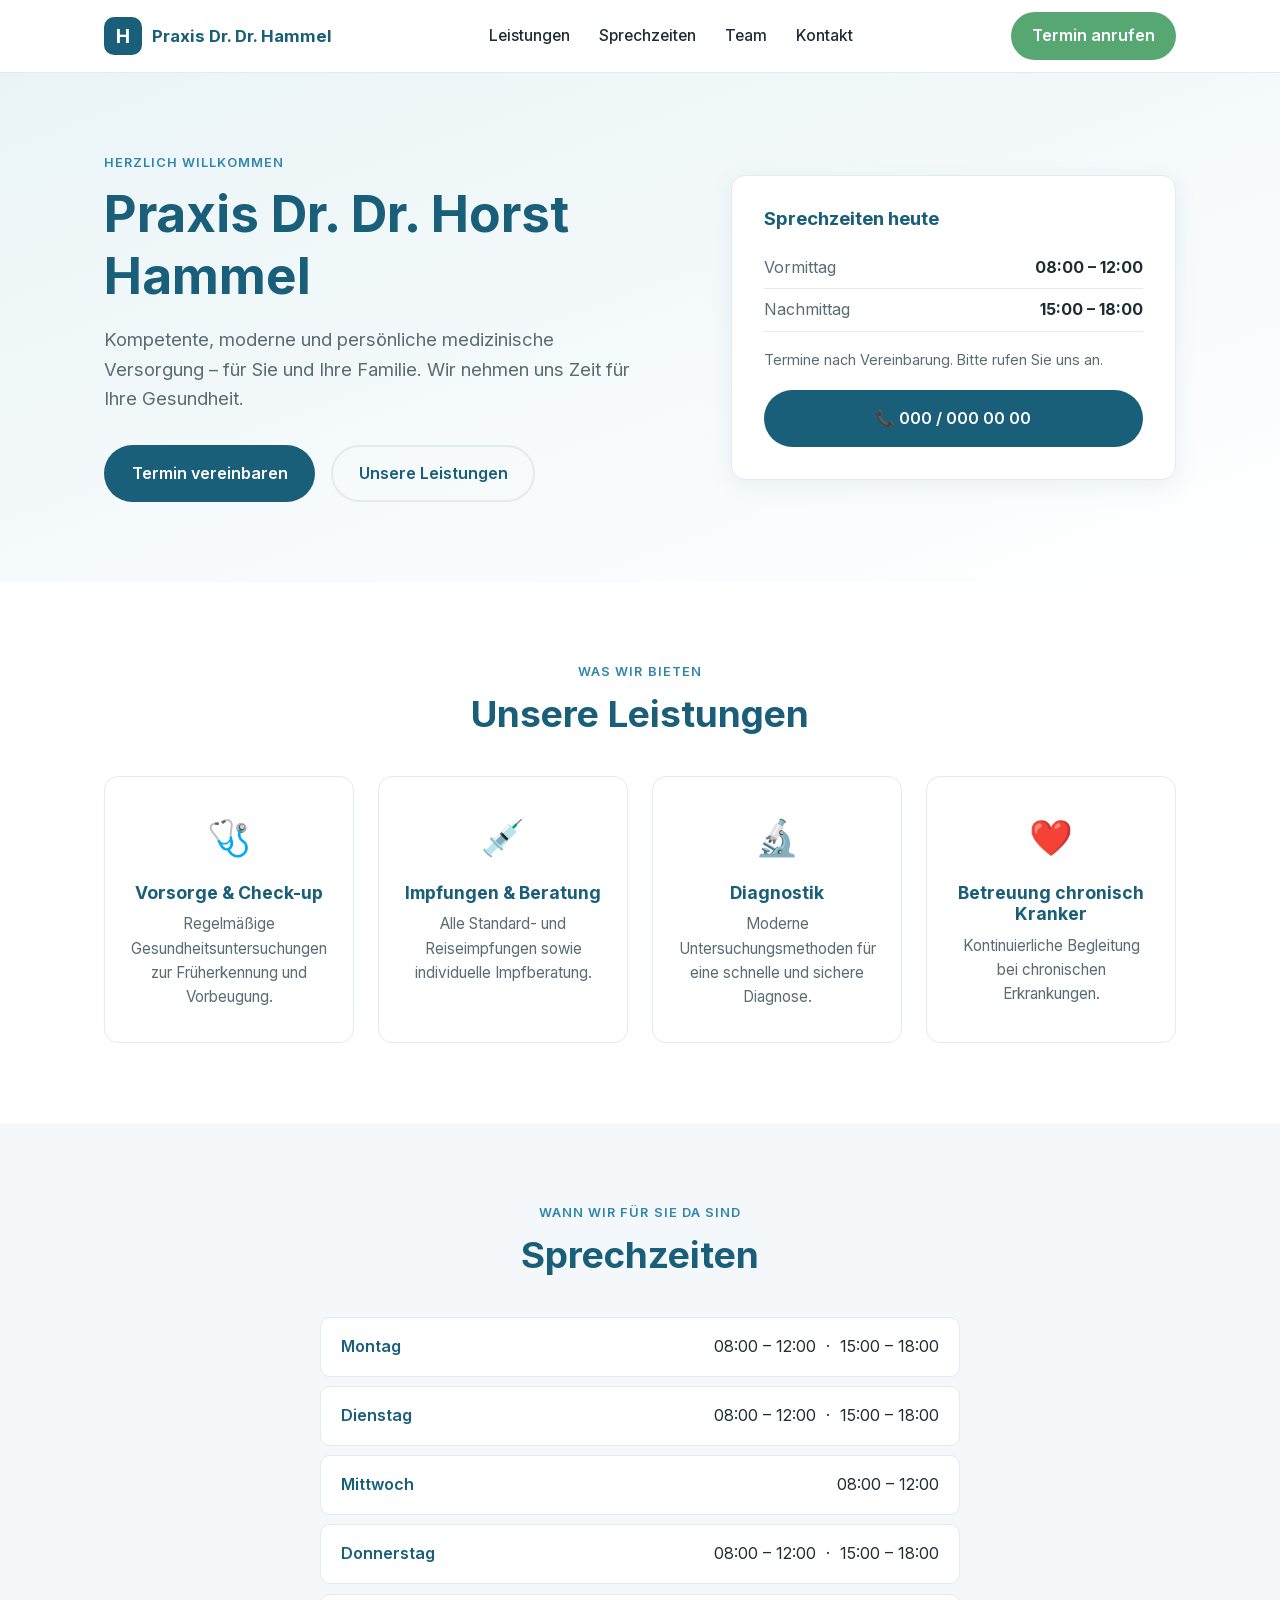
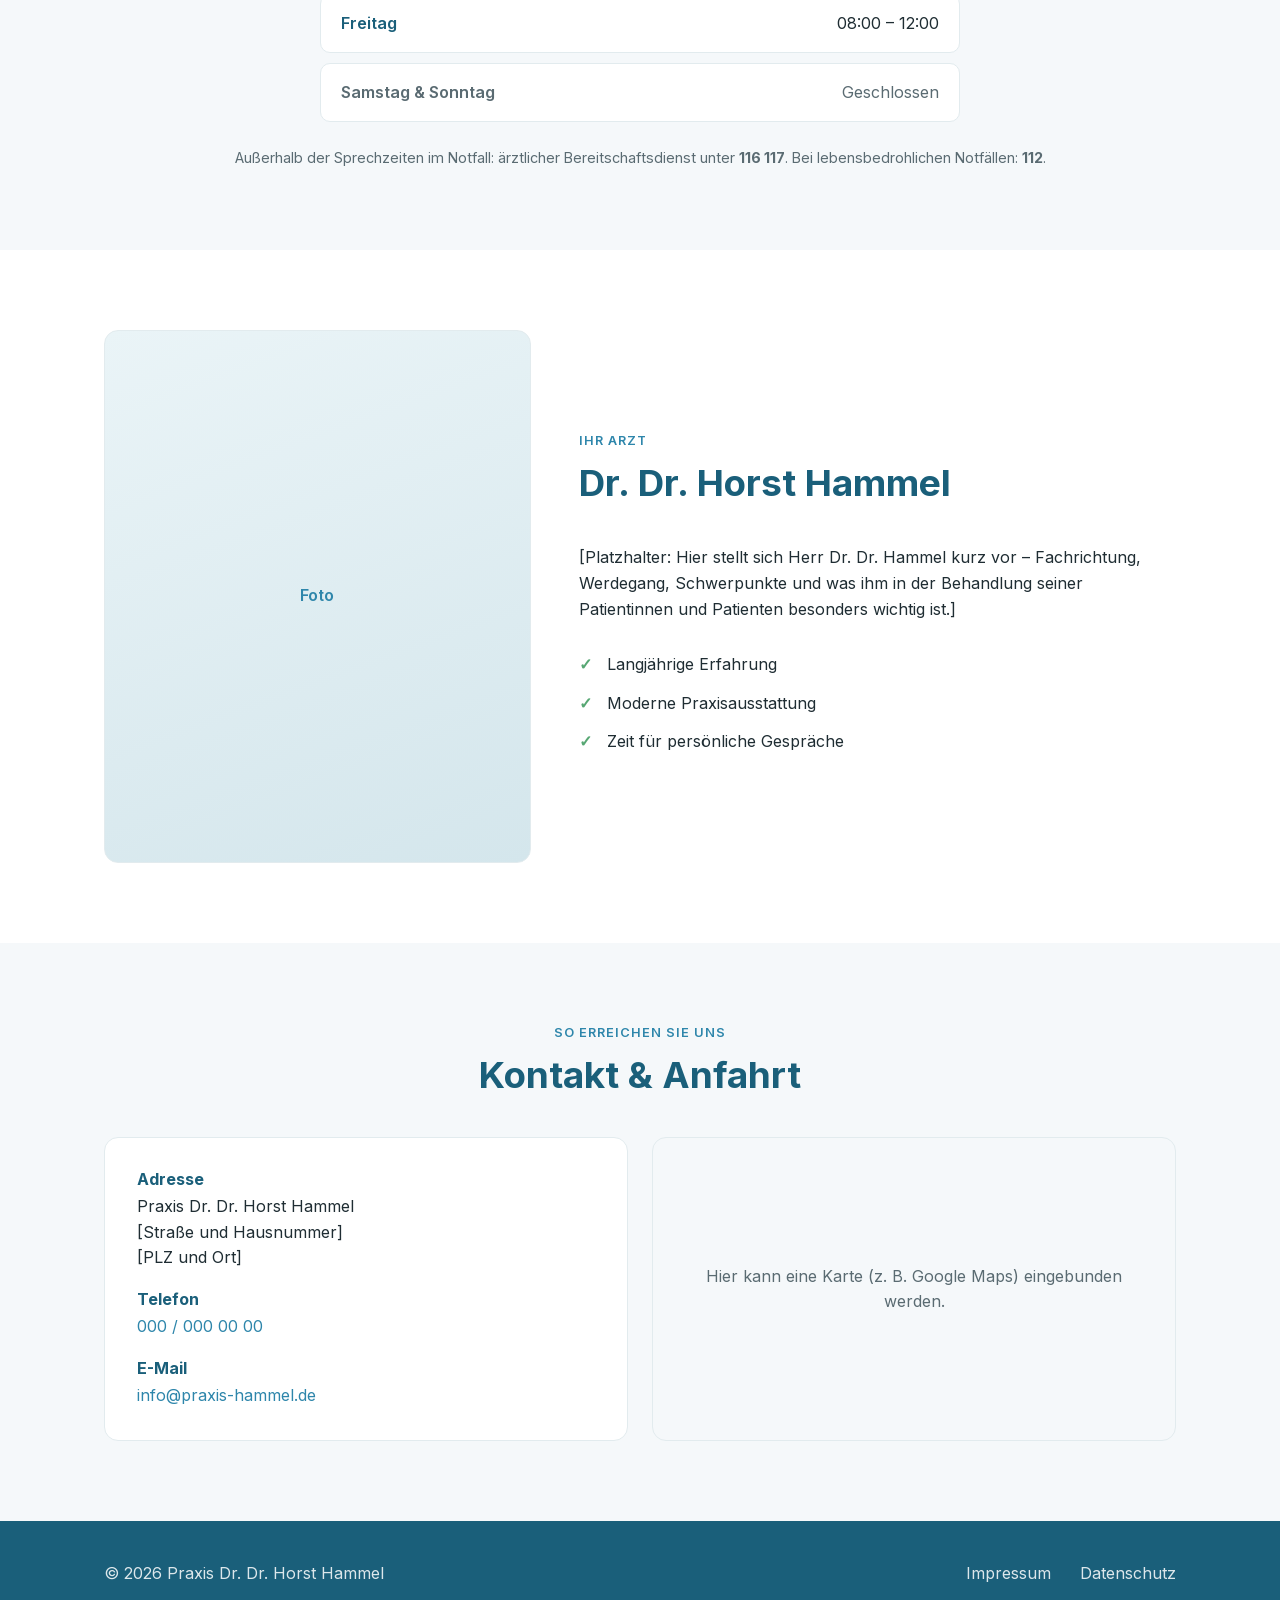
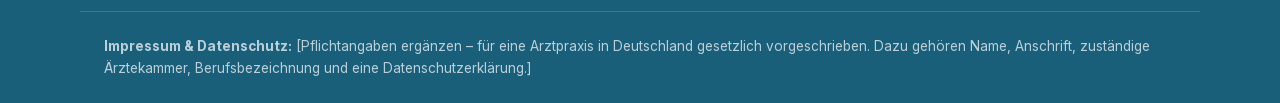
==== commit 3a51e8ac: "Self-host Inter font; remove Google Fonts embed The page loaded Inter from fonts.googleapis.com / fo" ====
--- a/index.html
+++ b/index.html
@@ -5,17 +5,7 @@
   <meta name="viewport" content="width=device-width, initial-scale=1.0" />
   <title>Praxis Dr. Dr. Horst Hammel</title>
   <meta name="description" content="Arztpraxis Dr. Dr. Horst Hammel – kompetente und persönliche medizinische Versorgung." />
-  <meta name="theme-color" content="#026e7c" />
-
-  <!-- Favicons (self-hosted, no external requests) -->
-  <link rel="icon" href="favicon.ico" sizes="any" />
-  <link rel="icon" type="image/png" sizes="32x32" href="assets/logo/favicon-32.png" />
-  <link rel="icon" type="image/png" sizes="16x16" href="assets/logo/favicon-16.png" />
-  <link rel="apple-touch-icon" href="apple-touch-icon.png" />
-
-  <link rel="preconnect" href="https://fonts.googleapis.com" />
-  <link rel="preconnect" href="https://fonts.gstatic.com" crossorigin />
-  <link href="https://fonts.googleapis.com/css2?family=Inter:wght@400;500;600;700&display=swap" rel="stylesheet" />
+  <!-- Fonts are self-hosted in styles.css (@font-face) — no external requests. -->
   <link rel="stylesheet" href="styles.css" />
 </head>
 <body>
@@ -24,8 +14,7 @@
   <header class="site-header">
     <div class="container header-inner">
       <a href="#top" class="logo">
-        <img class="logo-mark" src="assets/logo/logo-mark.png"
-             alt="Logo Praxis Dr. Dr. Horst Hammel" width="55" height="46" />
+        <span class="logo-mark">H</span>
         <span class="logo-text">Praxis Dr. Dr. Hammel</span>
       </a>
       <nav class="nav">
--- a/styles.css
+++ b/styles.css
@@ -1,3 +1,23 @@
+/* ===== Fonts — self-hosted Inter (no external requests, GDPR-friendly) ===== */
+/* Latin subset from Google Fonts, served locally. Covers German umlauts,
+   en-dash, euro, etc. Replaces the former fonts.googleapis.com embed. */
+@font-face {
+  font-family: 'Inter'; font-style: normal; font-weight: 400; font-display: swap;
+  src: url('assets/fonts/inter-400.woff2') format('woff2');
+}
+@font-face {
+  font-family: 'Inter'; font-style: normal; font-weight: 500; font-display: swap;
+  src: url('assets/fonts/inter-500.woff2') format('woff2');
+}
+@font-face {
+  font-family: 'Inter'; font-style: normal; font-weight: 600; font-display: swap;
+  src: url('assets/fonts/inter-600.woff2') format('woff2');
+}
+@font-face {
+  font-family: 'Inter'; font-style: normal; font-weight: 700; font-display: swap;
+  src: url('assets/fonts/inter-700.woff2') format('woff2');
+}
+
 /* ===== Base settings & colors ===== */
 :root {
   --blue: #1a5f7a;
@@ -72,7 +92,9 @@
 .header-inner { display: flex; align-items: center; justify-content: space-between; height: 72px; gap: 1rem; }
 .logo { display: flex; align-items: center; gap: 0.6rem; text-decoration: none; }
 .logo-mark {
-  height: 46px; width: auto; display: block;
+  width: 38px; height: 38px; border-radius: 10px;
+  background: var(--blue); color: var(--white);
+  display: grid; place-items: center; font-weight: 700; font-size: 1.2rem;
 }
 .logo-text { font-weight: 700; color: var(--blue); font-size: 1.05rem; }
 .nav { display: flex; gap: 1.8rem; }
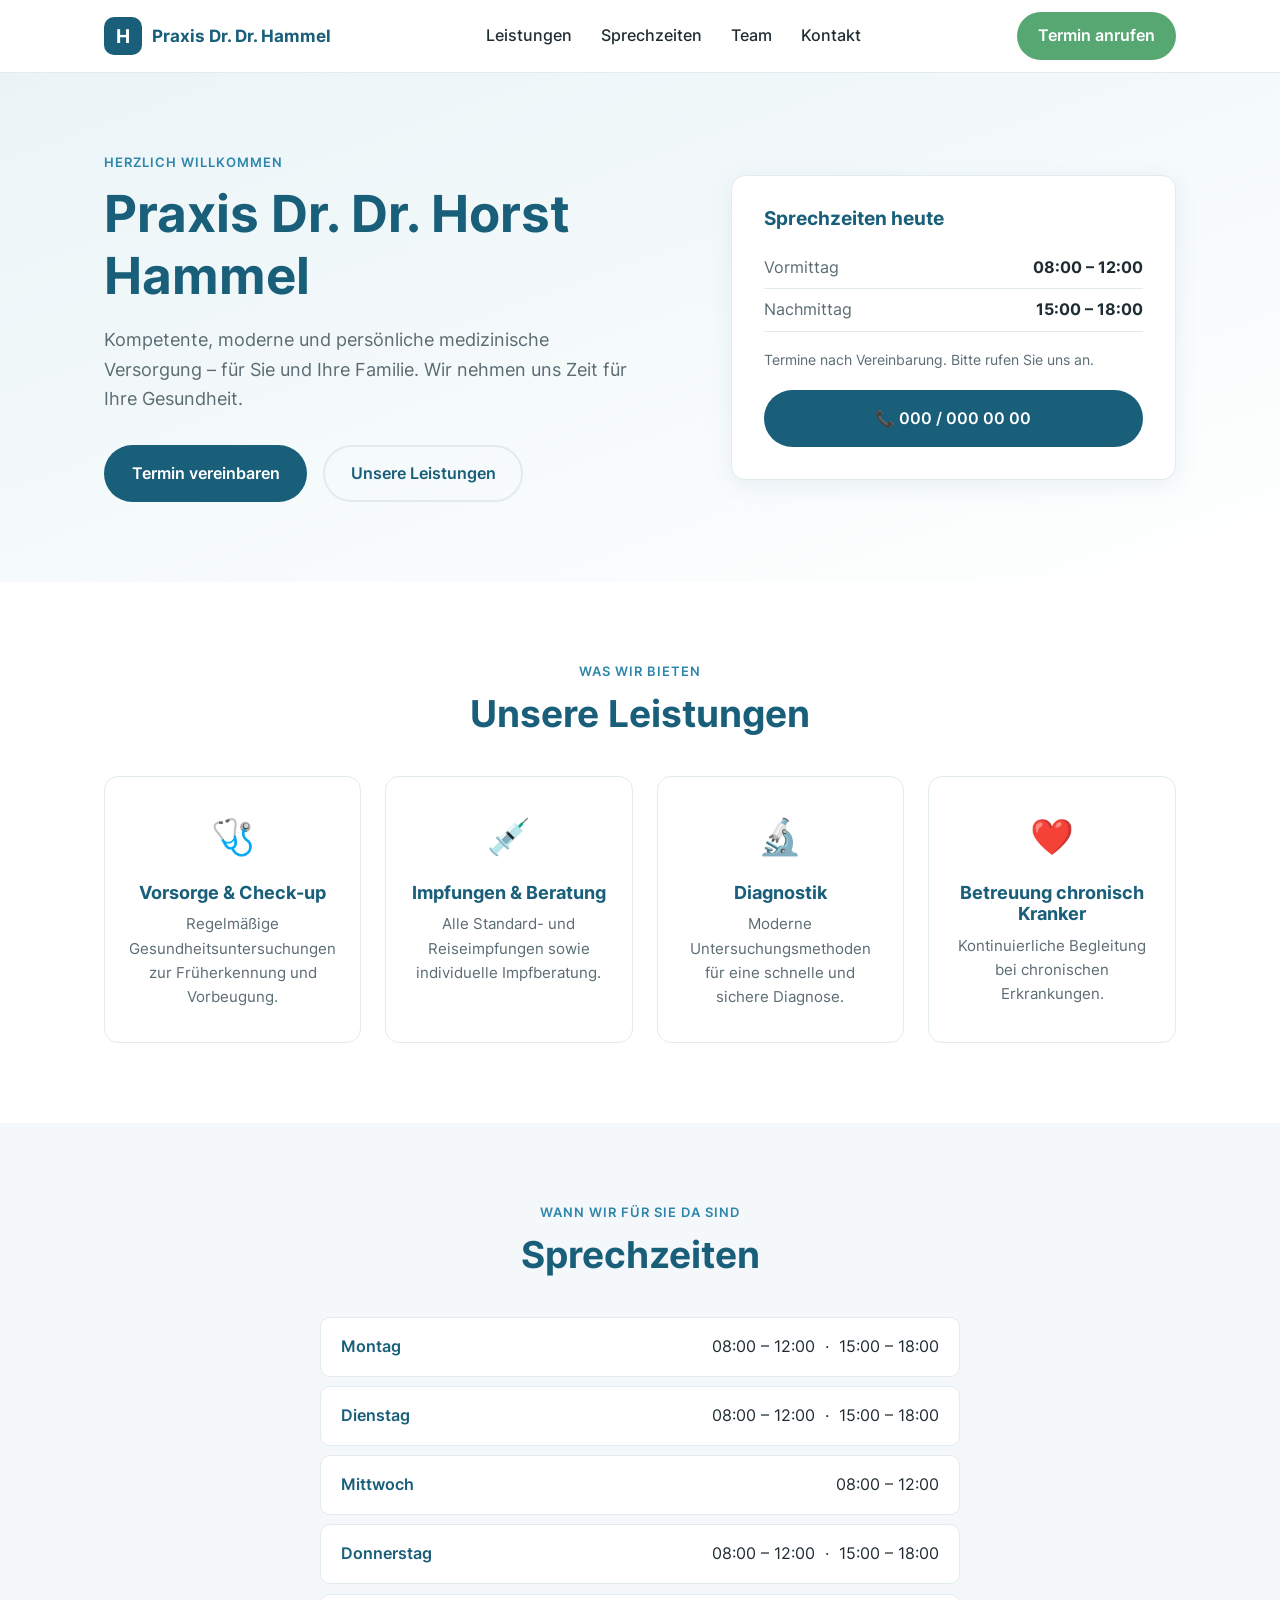
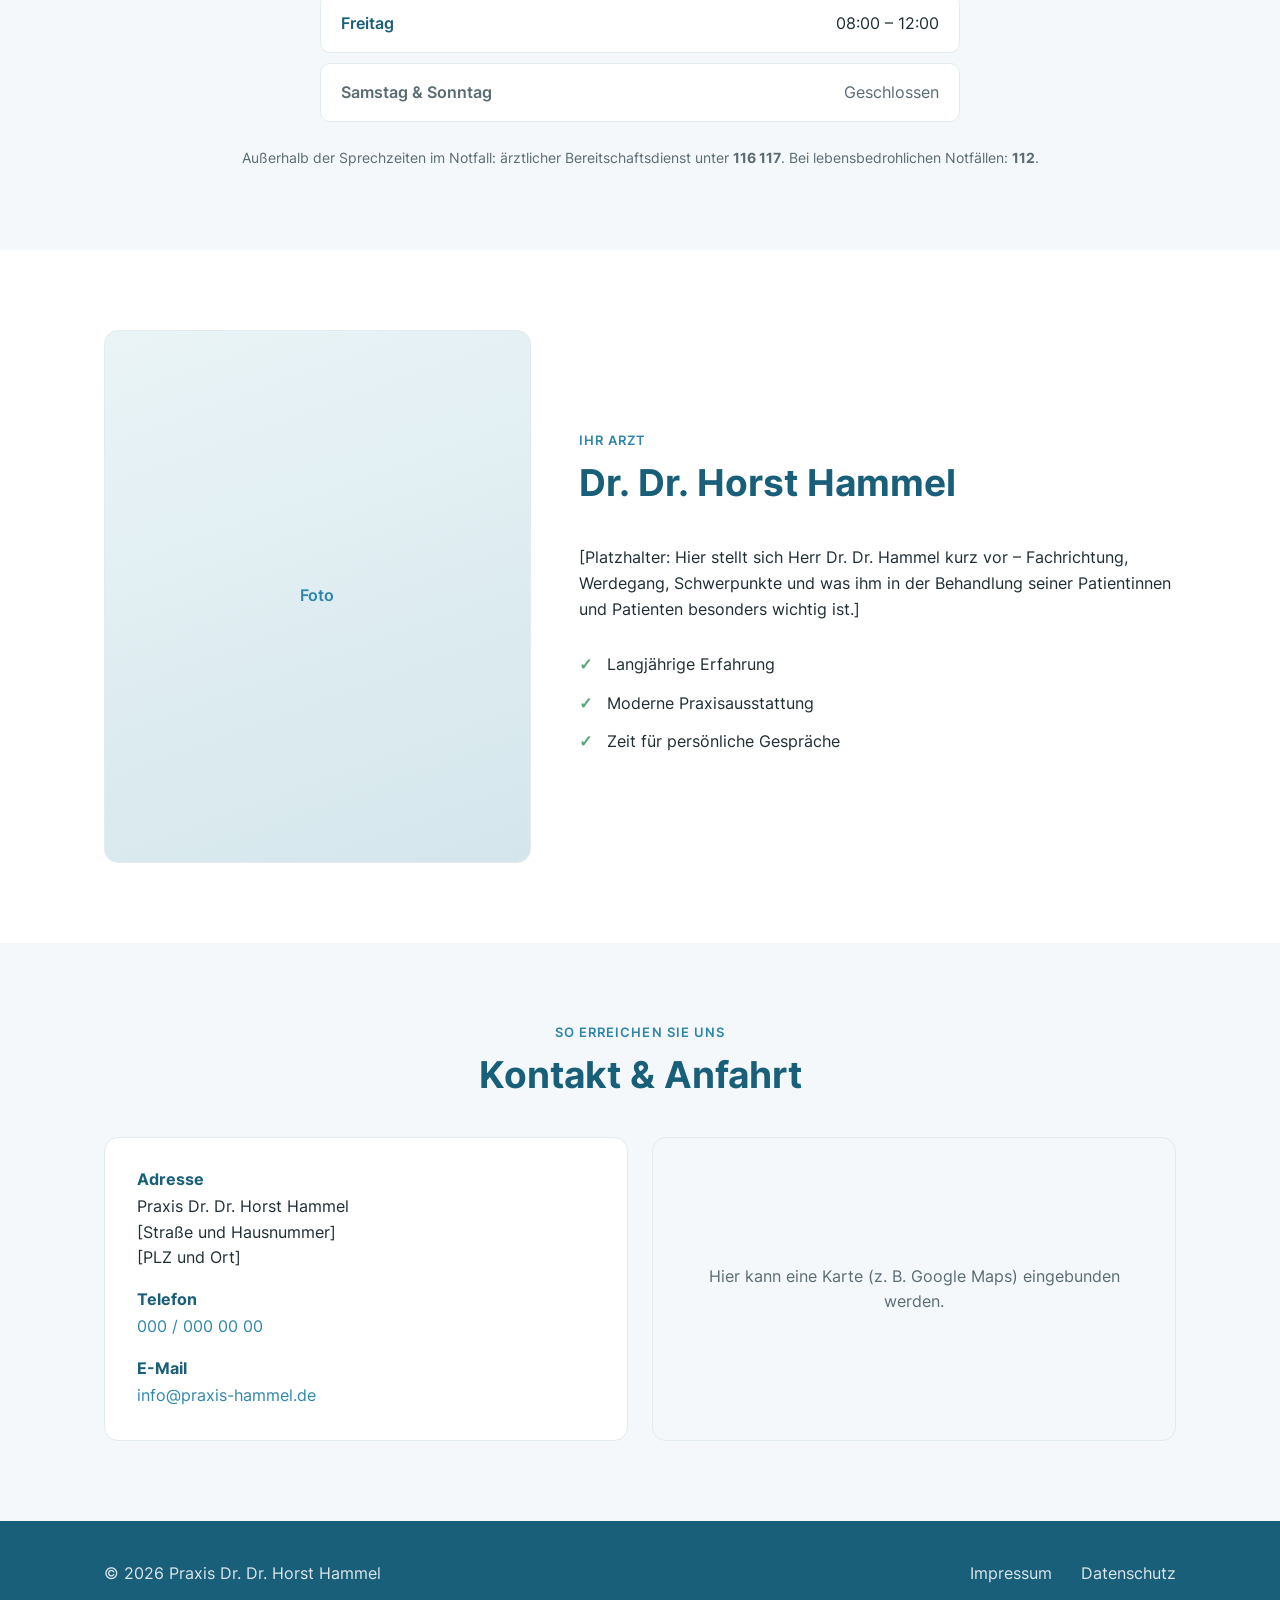
==== commit a9c9f835: "Merge pull request #2 from FredericPae/scaffold-structure-and-selfhost-font Scaffold structure, self" ====
--- a/index.html
+++ b/index.html
@@ -5,7 +5,7 @@
   <meta name="viewport" content="width=device-width, initial-scale=1.0" />
   <title>Praxis Dr. Dr. Horst Hammel</title>
   <meta name="description" content="Arztpraxis Dr. Dr. Horst Hammel – kompetente und persönliche medizinische Versorgung." />
-  <!-- Fonts are self-hosted in styles.css (@font-face) — no external requests. -->
+  <!-- Font is self-hosted in styles.css (see @font-face) — no external Google Fonts request. -->
   <link rel="stylesheet" href="styles.css" />
 </head>
 <body>
@@ -157,17 +157,9 @@
     <div class="container footer-inner">
       <p>&copy; 2026 Praxis Dr. Dr. Horst Hammel</p>
       <nav class="footer-nav">
-        <a href="#impressum">Impressum</a>
-        <a href="#datenschutz">Datenschutz</a>
+        <a href="impressum.html">Impressum</a>
+        <a href="datenschutz.html">Datenschutz</a>
       </nav>
-    </div>
-    <div class="container legal-note">
-      <p id="impressum">
-        <strong>Impressum &amp; Datenschutz:</strong> [Pflichtangaben ergänzen –
-        für eine Arztpraxis in Deutschland gesetzlich vorgeschrieben. Dazu gehören
-        Name, Anschrift, zuständige Ärztekammer, Berufsbezeichnung und eine
-        Datenschutzerklärung.]
-      </p>
     </div>
   </footer>
 
--- a/styles.css
+++ b/styles.css
@@ -1,21 +1,35 @@
-/* ===== Fonts — self-hosted Inter (no external requests, GDPR-friendly) ===== */
-/* Latin subset from Google Fonts, served locally. Covers German umlauts,
-   en-dash, euro, etc. Replaces the former fonts.googleapis.com embed. */
-@font-face {
-  font-family: 'Inter'; font-style: normal; font-weight: 400; font-display: swap;
-  src: url('assets/fonts/inter-400.woff2') format('woff2');
-}
-@font-face {
-  font-family: 'Inter'; font-style: normal; font-weight: 500; font-display: swap;
-  src: url('assets/fonts/inter-500.woff2') format('woff2');
-}
-@font-face {
-  font-family: 'Inter'; font-style: normal; font-weight: 600; font-display: swap;
-  src: url('assets/fonts/inter-600.woff2') format('woff2');
-}
-@font-face {
-  font-family: 'Inter'; font-style: normal; font-weight: 700; font-display: swap;
-  src: url('assets/fonts/inter-700.woff2') format('woff2');
+/* ===== Self-hosted Inter font =====
+   Served from our own /fonts folder so no data (IP address) is sent to
+   Google's servers. This avoids the well-known German DSGVO/GDPR problem
+   with loading Google Fonts from a CDN. The "latin" subset covers German
+   umlauts (ä ö ü ß) and the en/em dashes used on the site. */
+@font-face {
+  font-family: 'Inter';
+  font-style: normal;
+  font-weight: 400;
+  font-display: swap;
+  src: url('fonts/inter-latin-400-normal.woff2') format('woff2');
+}
+@font-face {
+  font-family: 'Inter';
+  font-style: normal;
+  font-weight: 500;
+  font-display: swap;
+  src: url('fonts/inter-latin-500-normal.woff2') format('woff2');
+}
+@font-face {
+  font-family: 'Inter';
+  font-style: normal;
+  font-weight: 600;
+  font-display: swap;
+  src: url('fonts/inter-latin-600-normal.woff2') format('woff2');
+}
+@font-face {
+  font-family: 'Inter';
+  font-style: normal;
+  font-weight: 700;
+  font-display: swap;
+  src: url('fonts/inter-latin-700-normal.woff2') format('woff2');
 }
 
 /* ===== Base settings & colors ===== */
@@ -172,6 +186,20 @@
 .legal-note { margin-top: 1.5rem; padding-top: 1.5rem; border-top: 1px solid rgba(255,255,255,0.15); }
 .legal-note p { font-size: 0.85rem; color: rgba(255,255,255,0.7); }
 
+/* ===== Legal pages (Impressum / Datenschutz) ===== */
+.legal { max-width: 760px; margin: 0 auto; }
+.legal h1 { margin-bottom: 1.5rem; }
+.legal h2 { font-size: 1.3rem; margin: 2.5rem 0 0.8rem; }
+.legal p, .legal li { color: var(--text); }
+.legal p { margin-bottom: 1rem; }
+.legal ul { margin: 0 0 1rem 1.2rem; }
+.legal .todo {
+  background: #fff7e6; border: 1px solid #ffe0a3; border-radius: 10px;
+  padding: 0.75rem 1rem; margin: 0.5rem 0 1.5rem; font-size: 0.95rem; color: #7a5a00;
+}
+.legal .back { display: inline-block; margin-bottom: 2rem; color: var(--blue-light); text-decoration: none; }
+.legal .back:hover { text-decoration: underline; }
+
 /* ===== Mobile / Tablet ===== */
 @media (max-width: 900px) {
   .hero-inner { grid-template-columns: 1fr; }
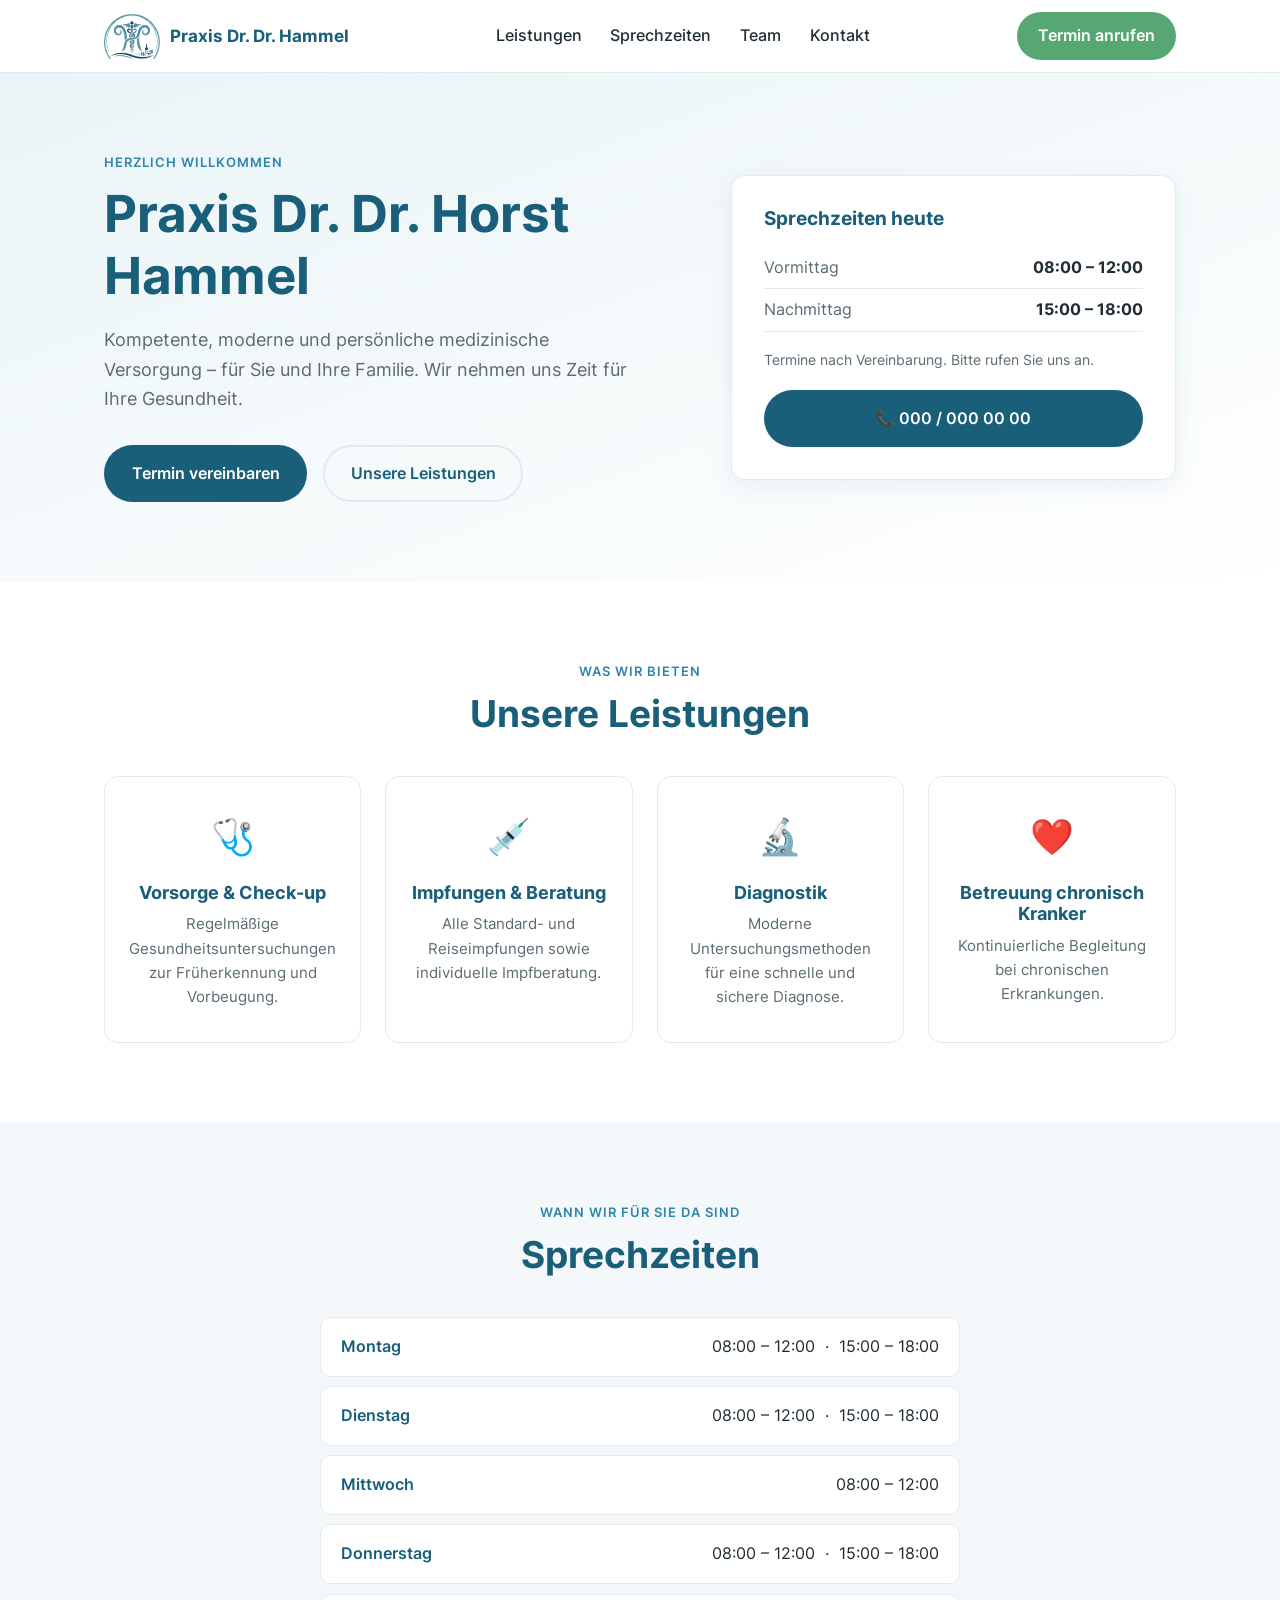
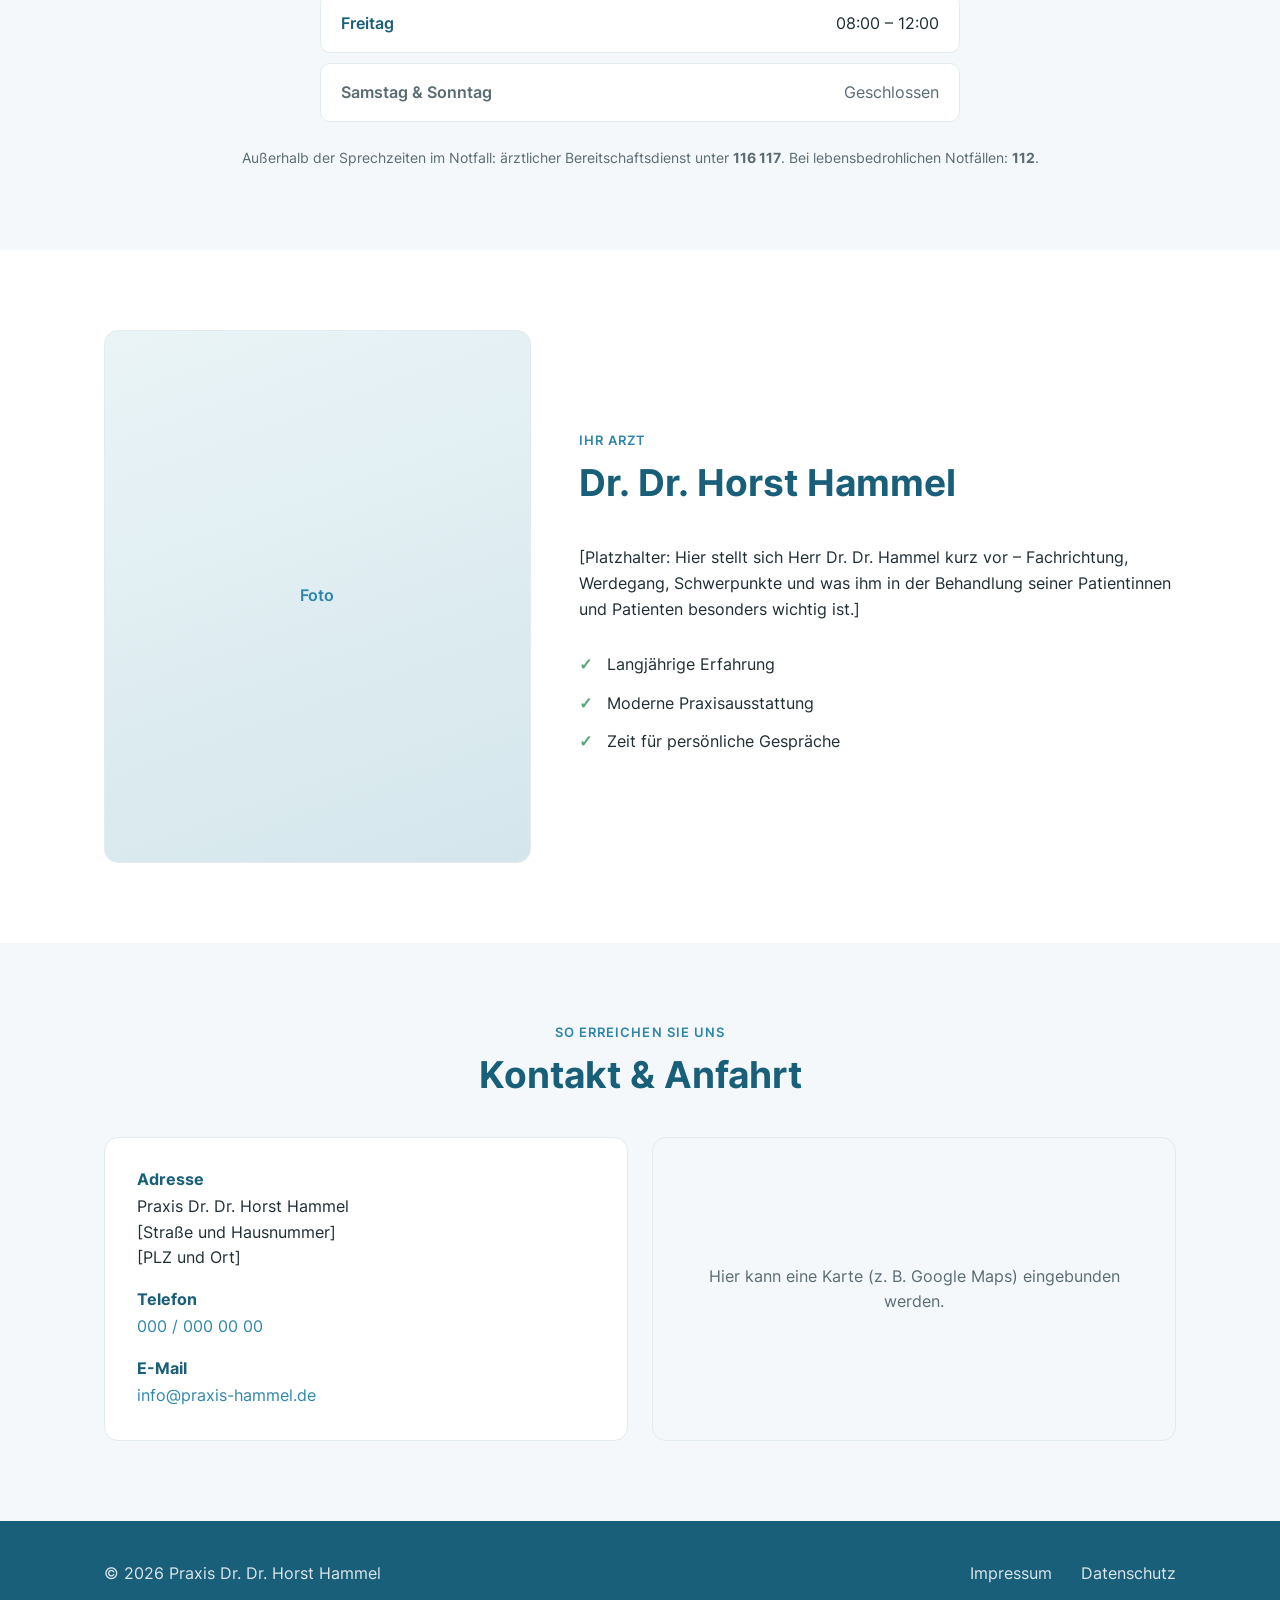
==== commit 7c6e56ef: "Merge remote-tracking branch 'origin/main' into add-logo-and-favicons # Conflicts: #	index.html" ====
--- a/index.html
+++ b/index.html
@@ -5,6 +5,14 @@
   <meta name="viewport" content="width=device-width, initial-scale=1.0" />
   <title>Praxis Dr. Dr. Horst Hammel</title>
   <meta name="description" content="Arztpraxis Dr. Dr. Horst Hammel – kompetente und persönliche medizinische Versorgung." />
+  <meta name="theme-color" content="#026e7c" />
+
+  <!-- Favicons (self-hosted, no external requests) -->
+  <link rel="icon" href="favicon.ico" sizes="any" />
+  <link rel="icon" type="image/png" sizes="32x32" href="assets/logo/favicon-32.png" />
+  <link rel="icon" type="image/png" sizes="16x16" href="assets/logo/favicon-16.png" />
+  <link rel="apple-touch-icon" href="apple-touch-icon.png" />
+
   <!-- Font is self-hosted in styles.css (see @font-face) — no external Google Fonts request. -->
   <link rel="stylesheet" href="styles.css" />
 </head>
@@ -14,7 +22,8 @@
   <header class="site-header">
     <div class="container header-inner">
       <a href="#top" class="logo">
-        <span class="logo-mark">H</span>
+        <img class="logo-mark" src="assets/logo/logo-mark.png"
+             alt="Logo Praxis Dr. Dr. Horst Hammel" width="55" height="46" />
         <span class="logo-text">Praxis Dr. Dr. Hammel</span>
       </a>
       <nav class="nav">
--- a/styles.css
+++ b/styles.css
@@ -106,9 +106,7 @@
 .header-inner { display: flex; align-items: center; justify-content: space-between; height: 72px; gap: 1rem; }
 .logo { display: flex; align-items: center; gap: 0.6rem; text-decoration: none; }
 .logo-mark {
-  width: 38px; height: 38px; border-radius: 10px;
-  background: var(--blue); color: var(--white);
-  display: grid; place-items: center; font-weight: 700; font-size: 1.2rem;
+  height: 46px; width: auto; display: block;
 }
 .logo-text { font-weight: 700; color: var(--blue); font-size: 1.05rem; }
 .nav { display: flex; gap: 1.8rem; }
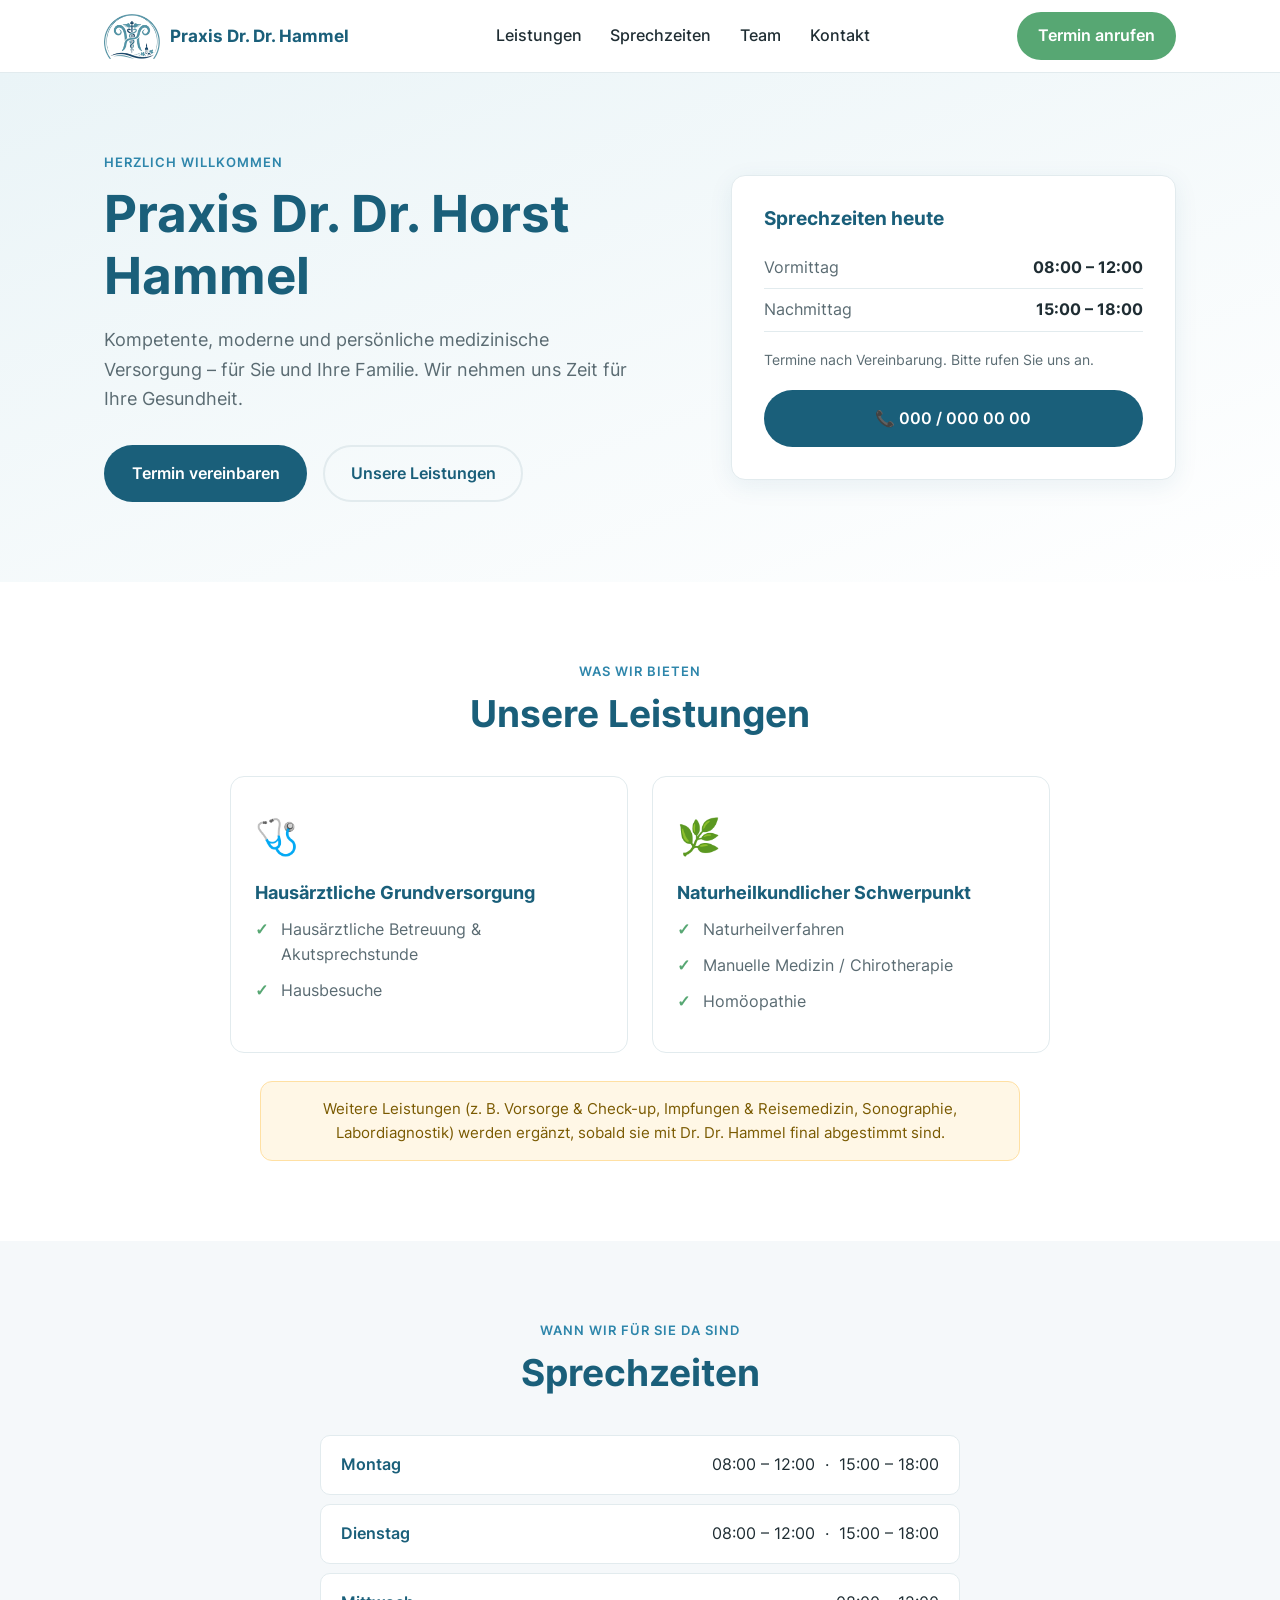
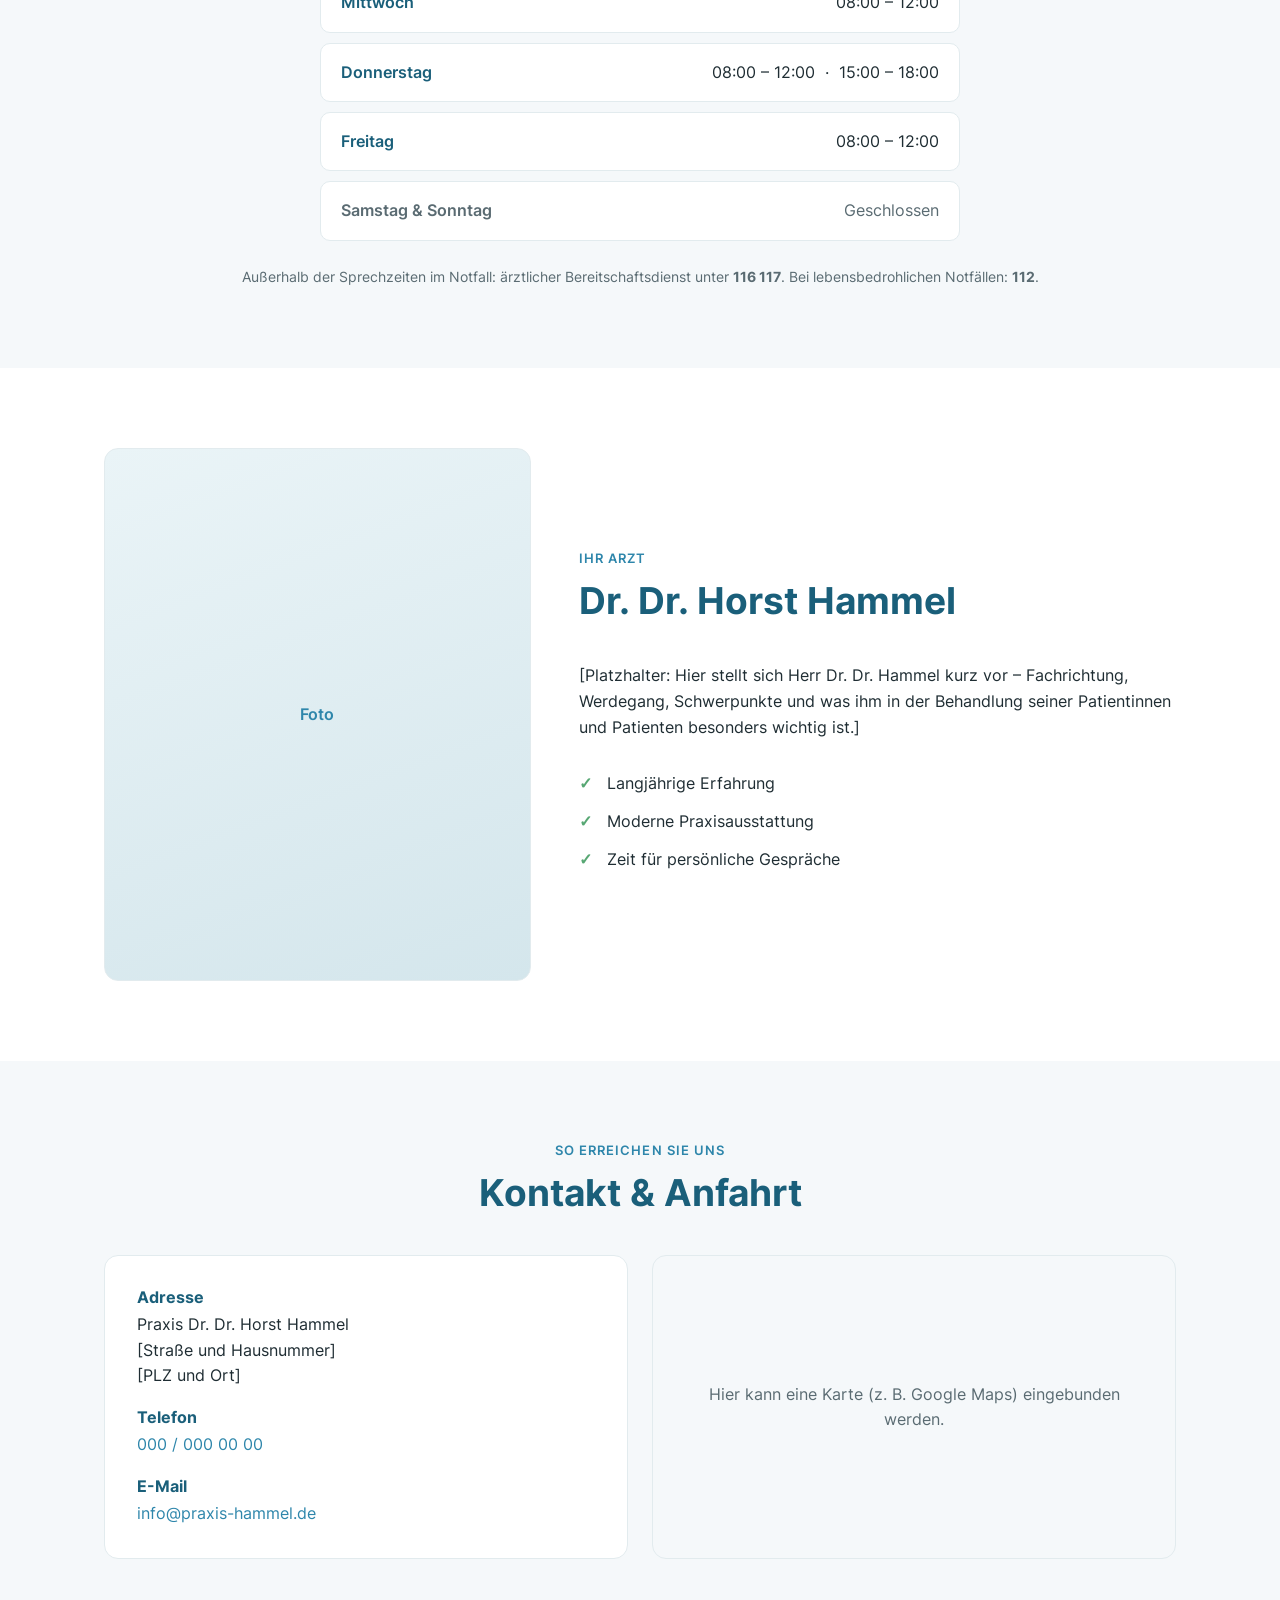
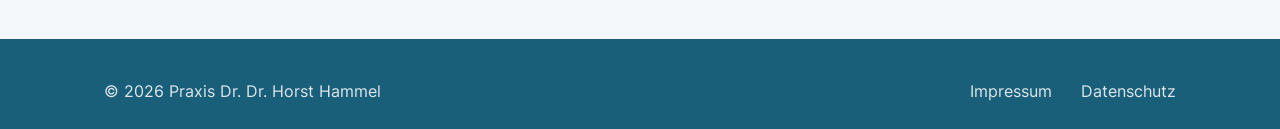
==== commit 233272e3: "Add real Leistungen section (confirmed services) - Replace the four generic placeholder service card" ====
--- a/index.html
+++ b/index.html
@@ -68,28 +68,32 @@
     <div class="container">
       <p class="eyebrow center">Was wir bieten</p>
       <h2 class="center">Unsere Leistungen</h2>
-      <div class="cards">
-        <article class="card">
+      <div class="cards cards-2">
+        <article class="card card--list">
           <div class="card-icon">🩺</div>
-          <h3>Vorsorge &amp; Check-up</h3>
-          <p>Regelmäßige Gesundheitsuntersuchungen zur Früherkennung und Vorbeugung.</p>
+          <h3>Hausärztliche Grundversorgung</h3>
+          <ul class="card-list">
+            <li>Hausärztliche Betreuung &amp; Akutsprechstunde</li>
+            <li>Hausbesuche</li>
+          </ul>
         </article>
-        <article class="card">
-          <div class="card-icon">💉</div>
-          <h3>Impfungen &amp; Beratung</h3>
-          <p>Alle Standard- und Reiseimpfungen sowie individuelle Impfberatung.</p>
-        </article>
-        <article class="card">
-          <div class="card-icon">🔬</div>
-          <h3>Diagnostik</h3>
-          <p>Moderne Untersuchungsmethoden für eine schnelle und sichere Diagnose.</p>
-        </article>
-        <article class="card">
-          <div class="card-icon">❤️</div>
-          <h3>Betreuung chronisch Kranker</h3>
-          <p>Kontinuierliche Begleitung bei chronischen Erkrankungen.</p>
+        <article class="card card--list">
+          <div class="card-icon">🌿</div>
+          <h3>Naturheilkundlicher Schwerpunkt</h3>
+          <ul class="card-list">
+            <li>Naturheilverfahren</li>
+            <li>Manuelle Medizin / Chirotherapie</li>
+            <li>Homöopathie</li>
+          </ul>
         </article>
       </div>
+
+      <!-- Placeholder: further services still to be confirmed with Dr. Hammel before they are published. -->
+      <p class="services-note">
+        Weitere Leistungen (z.&nbsp;B. Vorsorge &amp; Check-up, Impfungen &amp;
+        Reisemedizin, Sonographie, Labordiagnostik) werden ergänzt, sobald sie
+        mit Dr. Dr. Hammel final abgestimmt sind.
+      </p>
     </div>
   </section>
 
--- a/styles.css
+++ b/styles.css
@@ -145,6 +145,18 @@
 .card h3 { font-size: 1.1rem; margin-bottom: 0.6rem; }
 .card p { color: var(--text-light); font-size: 0.95rem; }
 
+/* Grouped service cards (list style, two per row) */
+.cards-2 { grid-template-columns: repeat(2, 1fr); max-width: 820px; margin: 0 auto; }
+.card--list { text-align: left; }
+.card-list { list-style: none; margin-top: 0.4rem; }
+.card-list li { position: relative; padding: 0.35rem 0 0.35rem 1.6rem; color: var(--text-light); font-size: 0.97rem; }
+.card-list li::before { content: "✓"; position: absolute; left: 0; color: var(--green); font-weight: 700; }
+.services-note {
+  max-width: 760px; margin: 1.75rem auto 0; text-align: center;
+  background: #fff7e6; border: 1px solid #ffe0a3; border-radius: 12px;
+  padding: 0.9rem 1.25rem; color: #7a5a00; font-size: 0.95rem;
+}
+
 /* ===== Office hours table ===== */
 .hours-table { max-width: 640px; margin: 0 auto 1.5rem; }
 .hours-row {
@@ -208,6 +220,7 @@
 }
 @media (max-width: 520px) {
   .cards { grid-template-columns: 1fr; }
+  .cards-2 { grid-template-columns: 1fr; }
   .header-inner .btn-header { display: none; }
   .hours-row { flex-direction: column; gap: 0.2rem; }
 }
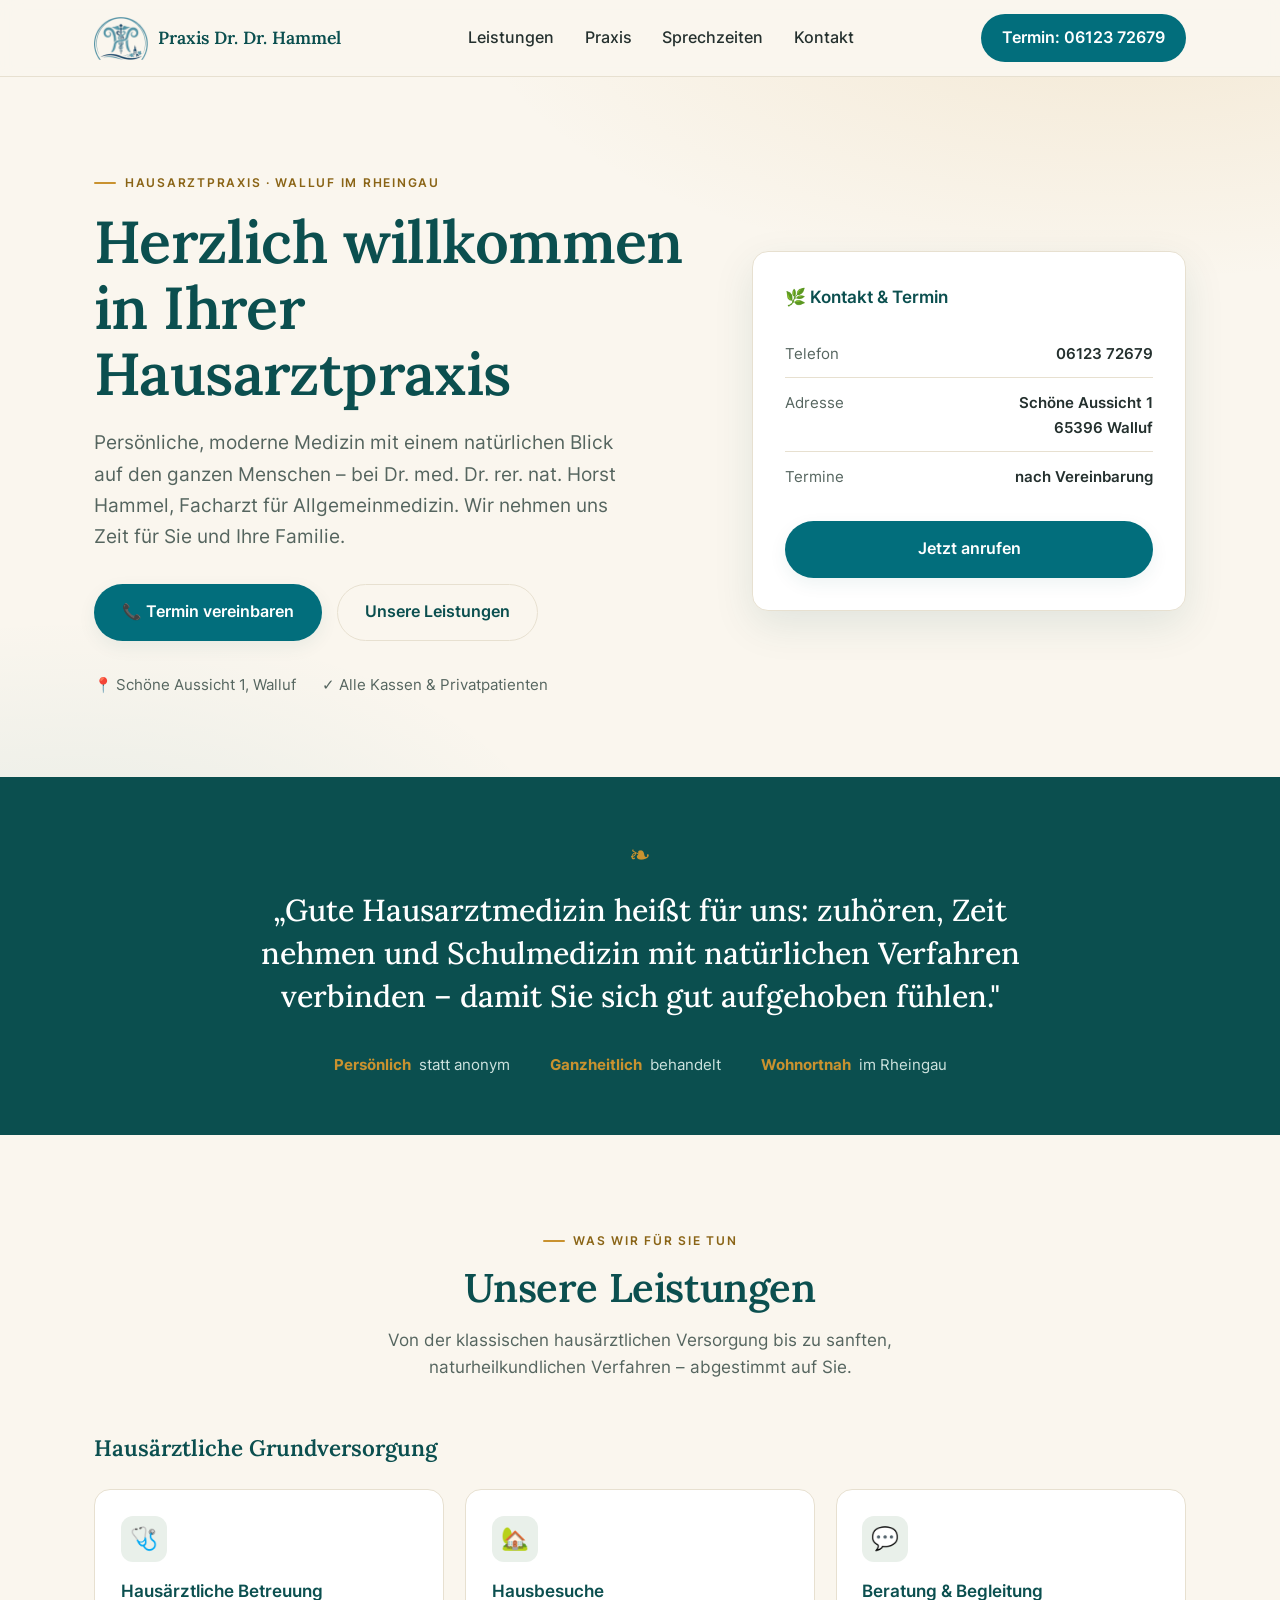
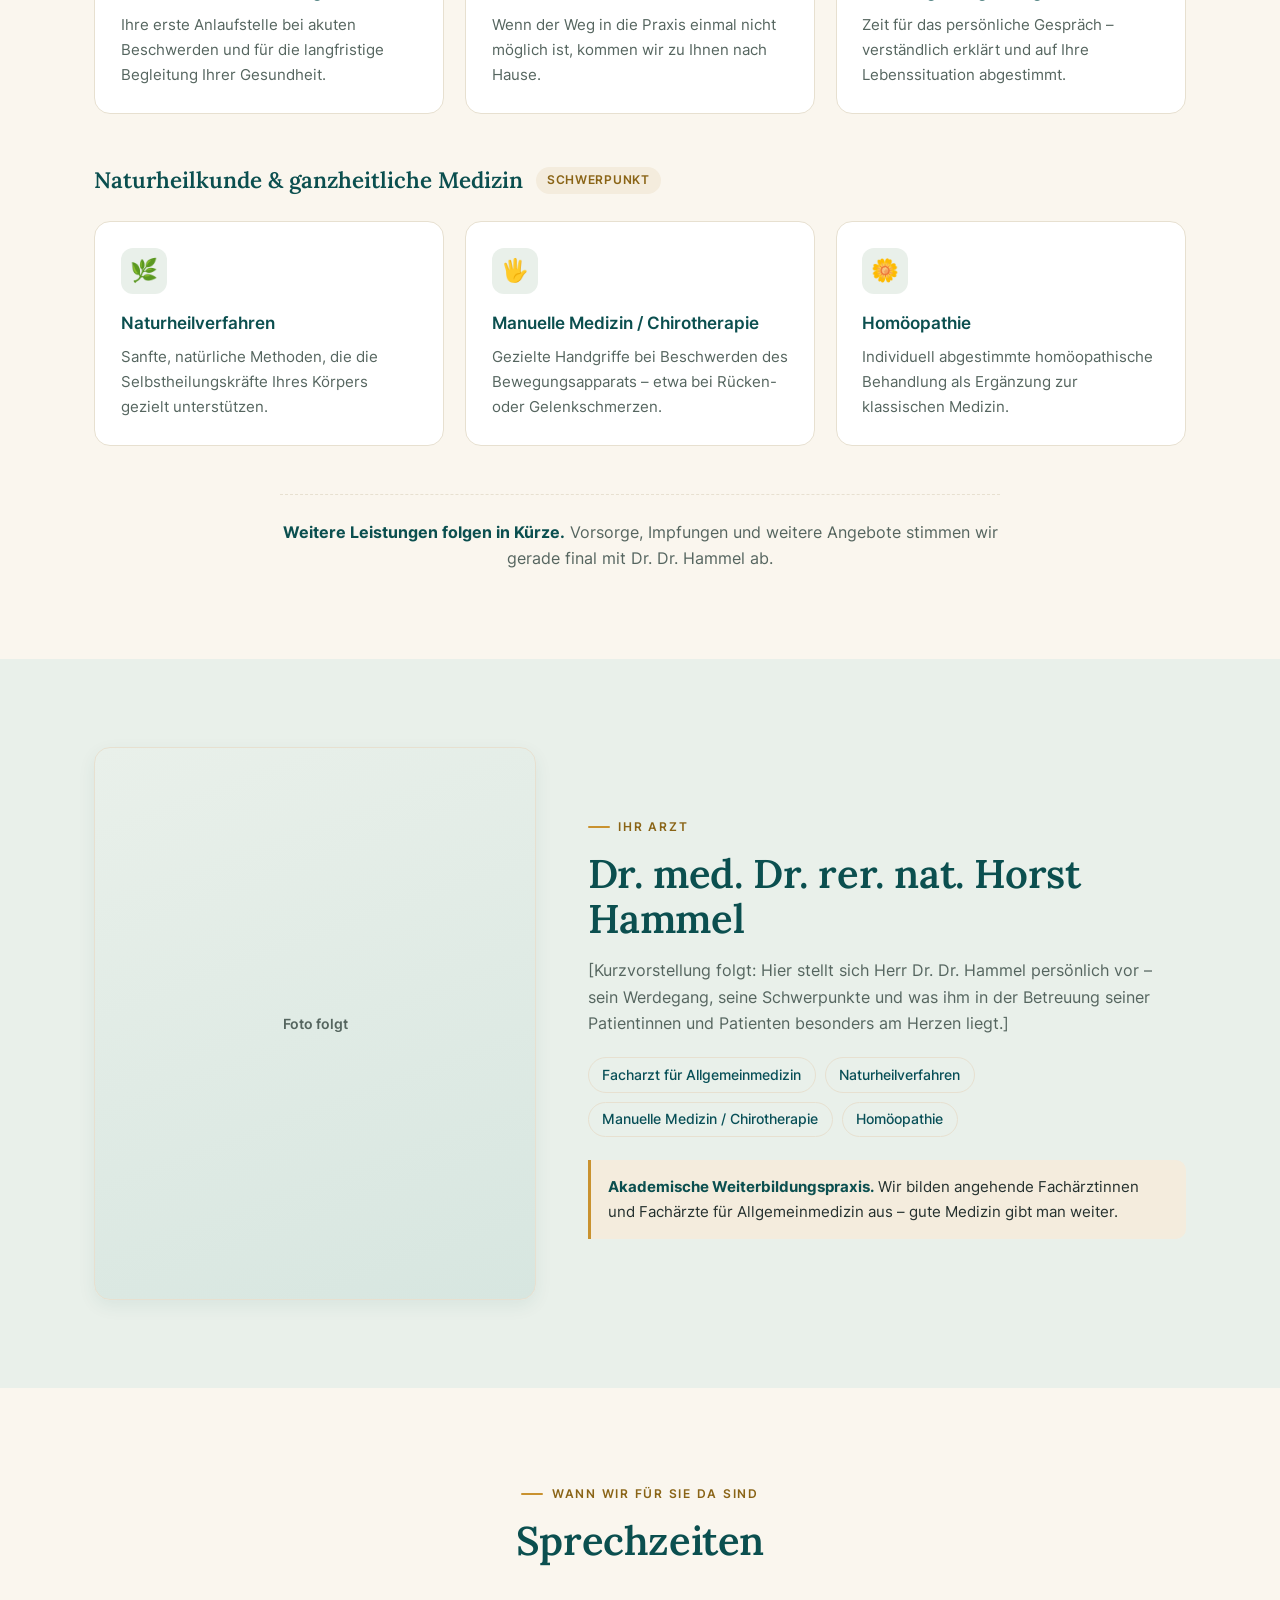
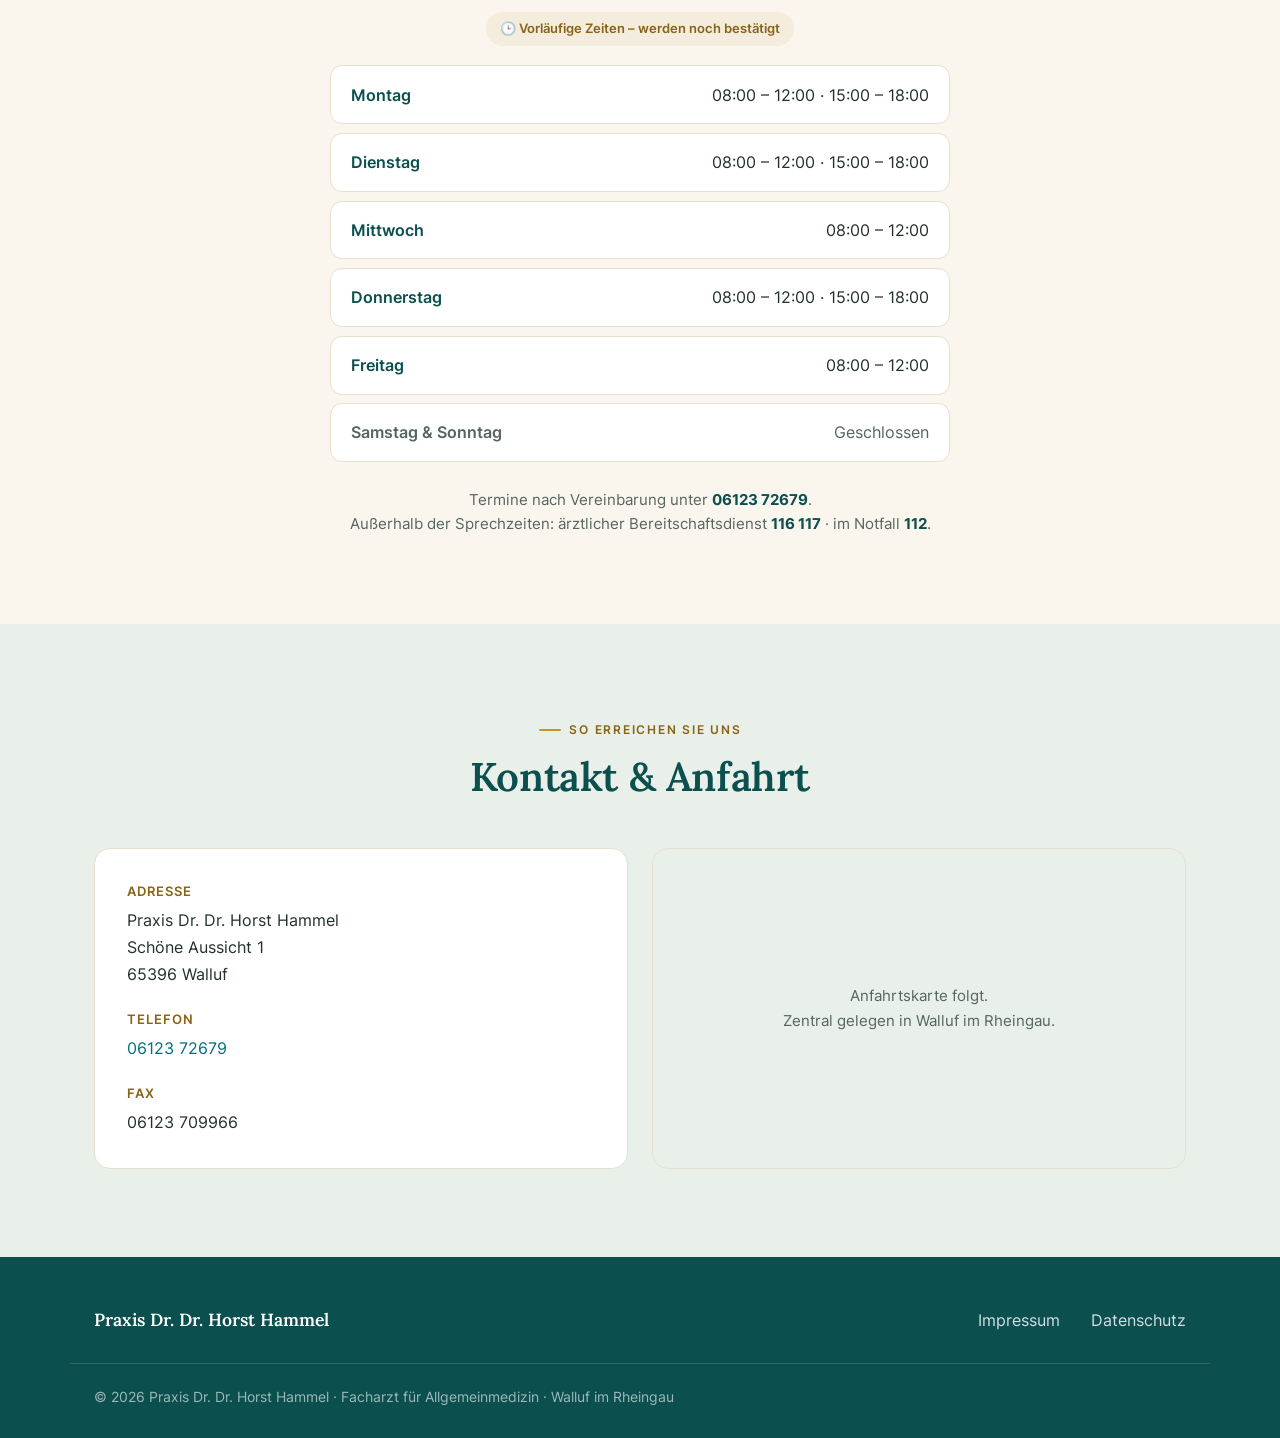
==== commit a24942c1: "Redesign site with a warm 'Rheingau' identity + richer Leistungen Design: - New palette: warm cream " ====
--- a/index.html
+++ b/index.html
@@ -3,8 +3,8 @@
 <head>
   <meta charset="UTF-8" />
   <meta name="viewport" content="width=device-width, initial-scale=1.0" />
-  <title>Praxis Dr. Dr. Horst Hammel</title>
-  <meta name="description" content="Arztpraxis Dr. Dr. Horst Hammel – kompetente und persönliche medizinische Versorgung." />
+  <title>Praxis Dr. Dr. Horst Hammel · Hausarzt in Walluf im Rheingau</title>
+  <meta name="description" content="Hausarztpraxis Dr. med. Dr. rer. nat. Horst Hammel in Walluf im Rheingau – Facharzt für Allgemeinmedizin mit naturheilkundlichem Schwerpunkt. Herzlich, persönlich, ganzheitlich." />
   <meta name="theme-color" content="#026e7c" />
 
   <!-- Favicons (self-hosted, no external requests) -->
@@ -13,8 +13,9 @@
   <link rel="icon" type="image/png" sizes="16x16" href="assets/logo/favicon-16.png" />
   <link rel="apple-touch-icon" href="apple-touch-icon.png" />
 
-  <!-- Font is self-hosted in styles.css (see @font-face) — no external Google Fonts request. -->
+  <!-- Fonts are self-hosted in styles.css (see @font-face) — no external Google Fonts request. -->
   <link rel="stylesheet" href="styles.css" />
+  <script src="script.js"></script>
 </head>
 <body>
 
@@ -28,11 +29,11 @@
       </a>
       <nav class="nav">
         <a href="#leistungen">Leistungen</a>
+        <a href="#praxis">Praxis</a>
         <a href="#sprechzeiten">Sprechzeiten</a>
-        <a href="#team">Team</a>
         <a href="#kontakt">Kontakt</a>
       </nav>
-      <a href="tel:+49000000000" class="btn btn-header">Termin anrufen</a>
+      <a href="tel:+49612372679" class="btn btn-header">Termin: 06123 72679</a>
     </div>
   </header>
 
@@ -40,126 +41,192 @@
   <section class="hero" id="top">
     <div class="container hero-inner">
       <div class="hero-text">
-        <p class="eyebrow">Herzlich willkommen</p>
-        <h1>Praxis Dr. Dr. Horst Hammel</h1>
+        <span class="eyebrow">Hausarztpraxis · Walluf im Rheingau</span>
+        <h1>Herzlich willkommen in Ihrer Hausarztpraxis</h1>
         <p class="lead">
-          Kompetente, moderne und persönliche medizinische Versorgung –
-          für Sie und Ihre Familie. Wir nehmen uns Zeit für Ihre Gesundheit.
+          Persönliche, moderne Medizin mit einem natürlichen Blick auf den ganzen
+          Menschen – bei Dr. med. Dr. rer. nat. Horst Hammel, Facharzt für
+          Allgemeinmedizin. Wir nehmen uns Zeit für Sie und Ihre Familie.
         </p>
         <div class="hero-actions">
-          <a href="#kontakt" class="btn btn-primary">Termin vereinbaren</a>
+          <a href="tel:+49612372679" class="btn btn-primary">📞 Termin vereinbaren</a>
           <a href="#leistungen" class="btn btn-secondary">Unsere Leistungen</a>
         </div>
-      </div>
-      <div class="hero-card">
-        <h3>Sprechzeiten heute</h3>
-        <ul class="hours-mini">
-          <li><span>Vormittag</span><strong>08:00 – 12:00</strong></li>
-          <li><span>Nachmittag</span><strong>15:00 – 18:00</strong></li>
-        </ul>
-        <p class="hero-card-note">Termine nach Vereinbarung. Bitte rufen Sie uns an.</p>
-        <a href="tel:+49000000000" class="btn btn-primary btn-block">📞 000 / 000 00 00</a>
-      </div>
-    </div>
-  </section>
-
-  <!-- ===== Services ===== -->
+        <div class="hero-meta">
+          <span>📍 Schöne Aussicht 1, Walluf</span>
+          <span>✓ Alle Kassen &amp; Privatpatienten</span>
+        </div>
+      </div>
+
+      <aside class="hero-card">
+        <h3>🌿 Kontakt &amp; Termin</h3>
+        <div class="card-row"><span>Telefon</span><strong>06123 72679</strong></div>
+        <div class="card-row"><span>Adresse</span><strong>Schöne Aussicht 1<br />65396 Walluf</strong></div>
+        <div class="card-row"><span>Termine</span><strong>nach Vereinbarung</strong></div>
+        <a href="tel:+49612372679" class="btn btn-primary btn-block">Jetzt anrufen</a>
+      </aside>
+    </div>
+  </section>
+
+  <!-- ===== Approach / philosophy ===== -->
+  <section class="approach">
+    <div class="container">
+      <span class="leaf">❧</span>
+      <p class="statement">
+        „Gute Hausarztmedizin heißt für uns: zuhören, Zeit nehmen und Schulmedizin
+        mit natürlichen Verfahren verbinden – damit Sie sich gut aufgehoben fühlen."
+      </p>
+      <div class="approach-values">
+        <div><strong>Persönlich</strong> statt anonym</div>
+        <div><strong>Ganzheitlich</strong> behandelt</div>
+        <div><strong>Wohnortnah</strong> im Rheingau</div>
+      </div>
+    </div>
+  </section>
+
+  <!-- ===== Leistungen ===== -->
   <section class="section" id="leistungen">
     <div class="container">
-      <p class="eyebrow center">Was wir bieten</p>
-      <h2 class="center">Unsere Leistungen</h2>
-      <div class="cards cards-2">
-        <article class="card card--list">
-          <div class="card-icon">🩺</div>
+      <div class="section-head center">
+        <span class="eyebrow center">Was wir für Sie tun</span>
+        <h2>Unsere Leistungen</h2>
+        <p>Von der klassischen hausärztlichen Versorgung bis zu sanften,
+           naturheilkundlichen Verfahren – abgestimmt auf Sie.</p>
+      </div>
+
+      <div class="service-group reveal">
+        <div class="service-group-head">
           <h3>Hausärztliche Grundversorgung</h3>
-          <ul class="card-list">
-            <li>Hausärztliche Betreuung &amp; Akutsprechstunde</li>
-            <li>Hausbesuche</li>
-          </ul>
-        </article>
-        <article class="card card--list">
-          <div class="card-icon">🌿</div>
-          <h3>Naturheilkundlicher Schwerpunkt</h3>
-          <ul class="card-list">
-            <li>Naturheilverfahren</li>
-            <li>Manuelle Medizin / Chirotherapie</li>
-            <li>Homöopathie</li>
-          </ul>
-        </article>
-      </div>
-
-      <!-- Placeholder: further services still to be confirmed with Dr. Hammel before they are published. -->
+        </div>
+        <div class="service-grid">
+          <article class="service">
+            <div class="service-icon">🩺</div>
+            <h4>Hausärztliche Betreuung</h4>
+            <p>Ihre erste Anlaufstelle bei akuten Beschwerden und für die
+               langfristige Begleitung Ihrer Gesundheit.</p>
+          </article>
+          <article class="service">
+            <div class="service-icon">🏡</div>
+            <h4>Hausbesuche</h4>
+            <p>Wenn der Weg in die Praxis einmal nicht möglich ist, kommen wir zu
+               Ihnen nach Hause.</p>
+          </article>
+          <article class="service">
+            <div class="service-icon">💬</div>
+            <h4>Beratung &amp; Begleitung</h4>
+            <p>Zeit für das persönliche Gespräch – verständlich erklärt und auf
+               Ihre Lebenssituation abgestimmt.</p>
+          </article>
+        </div>
+      </div>
+
+      <div class="service-group reveal">
+        <div class="service-group-head">
+          <h3>Naturheilkunde &amp; ganzheitliche Medizin</h3>
+          <span class="badge">Schwerpunkt</span>
+        </div>
+        <div class="service-grid">
+          <article class="service">
+            <div class="service-icon">🌿</div>
+            <h4>Naturheilverfahren</h4>
+            <p>Sanfte, natürliche Methoden, die die Selbstheilungskräfte Ihres
+               Körpers gezielt unterstützen.</p>
+          </article>
+          <article class="service">
+            <div class="service-icon">🖐️</div>
+            <h4>Manuelle Medizin / Chirotherapie</h4>
+            <p>Gezielte Handgriffe bei Beschwerden des Bewegungsapparats – etwa bei
+               Rücken- oder Gelenkschmerzen.</p>
+          </article>
+          <article class="service">
+            <div class="service-icon">🌼</div>
+            <h4>Homöopathie</h4>
+            <p>Individuell abgestimmte homöopathische Behandlung als Ergänzung zur
+               klassischen Medizin.</p>
+          </article>
+        </div>
+      </div>
+
       <p class="services-note">
-        Weitere Leistungen (z.&nbsp;B. Vorsorge &amp; Check-up, Impfungen &amp;
-        Reisemedizin, Sonographie, Labordiagnostik) werden ergänzt, sobald sie
-        mit Dr. Dr. Hammel final abgestimmt sind.
+        <strong>Weitere Leistungen folgen in Kürze.</strong> Vorsorge, Impfungen und
+        weitere Angebote stimmen wir gerade final mit Dr. Dr. Hammel ab.
       </p>
     </div>
   </section>
 
-  <!-- ===== Office hours ===== -->
-  <section class="section section-alt" id="sprechzeiten">
-    <div class="container">
-      <p class="eyebrow center">Wann wir für Sie da sind</p>
-      <h2 class="center">Sprechzeiten</h2>
-      <div class="hours-table">
-        <div class="hours-row"><span>Montag</span><span>08:00 – 12:00 &nbsp;·&nbsp; 15:00 – 18:00</span></div>
-        <div class="hours-row"><span>Dienstag</span><span>08:00 – 12:00 &nbsp;·&nbsp; 15:00 – 18:00</span></div>
+  <!-- ===== Praxis / Team ===== -->
+  <section class="section section-alt" id="praxis">
+    <div class="container about-inner">
+      <div class="about-photo reveal" aria-label="Platzhalter für ein Foto von Dr. Dr. Hammel"></div>
+      <div class="about-text">
+        <span class="eyebrow">Ihr Arzt</span>
+        <h2>Dr. med. Dr. rer. nat. Horst Hammel</h2>
+        <p class="muted">
+          [Kurzvorstellung folgt: Hier stellt sich Herr Dr. Dr. Hammel persönlich vor
+          – sein Werdegang, seine Schwerpunkte und was ihm in der Betreuung seiner
+          Patientinnen und Patienten besonders am Herzen liegt.]
+        </p>
+        <div class="tags">
+          <span class="tag">Facharzt für Allgemeinmedizin</span>
+          <span class="tag">Naturheilverfahren</span>
+          <span class="tag">Manuelle Medizin / Chirotherapie</span>
+          <span class="tag">Homöopathie</span>
+        </div>
+        <div class="wb-note">
+          <strong>Akademische Weiterbildungspraxis.</strong> Wir bilden angehende
+          Fachärztinnen und Fachärzte für Allgemeinmedizin aus – gute Medizin
+          gibt man weiter.
+        </div>
+      </div>
+    </div>
+  </section>
+
+  <!-- ===== Sprechzeiten ===== -->
+  <section class="section" id="sprechzeiten">
+    <div class="container">
+      <div class="section-head center">
+        <span class="eyebrow center">Wann wir für Sie da sind</span>
+        <h2>Sprechzeiten</h2>
+      </div>
+      <div class="hours-wrap center">
+        <span class="hours-tag">🕒 Vorläufige Zeiten – werden noch bestätigt</span>
+        <div class="hours-row"><span>Montag</span><span>08:00 – 12:00 · 15:00 – 18:00</span></div>
+        <div class="hours-row"><span>Dienstag</span><span>08:00 – 12:00 · 15:00 – 18:00</span></div>
         <div class="hours-row"><span>Mittwoch</span><span>08:00 – 12:00</span></div>
-        <div class="hours-row"><span>Donnerstag</span><span>08:00 – 12:00 &nbsp;·&nbsp; 15:00 – 18:00</span></div>
+        <div class="hours-row"><span>Donnerstag</span><span>08:00 – 12:00 · 15:00 – 18:00</span></div>
         <div class="hours-row"><span>Freitag</span><span>08:00 – 12:00</span></div>
-        <div class="hours-row muted"><span>Samstag &amp; Sonntag</span><span>Geschlossen</span></div>
-      </div>
-      <p class="center muted small">
-        Außerhalb der Sprechzeiten im Notfall: ärztlicher Bereitschaftsdienst unter <strong>116 117</strong>.
-        Bei lebensbedrohlichen Notfällen: <strong>112</strong>.
-      </p>
-    </div>
-  </section>
-
-  <!-- ===== Team / About ===== -->
-  <section class="section" id="team">
-    <div class="container about-inner">
-      <div class="about-photo" aria-hidden="true">
-        <span>Foto</span>
-      </div>
-      <div class="about-text">
-        <p class="eyebrow">Ihr Arzt</p>
-        <h2>Dr. Dr. Horst Hammel</h2>
-        <p>
-          [Platzhalter: Hier stellt sich Herr Dr. Dr. Hammel kurz vor –
-          Fachrichtung, Werdegang, Schwerpunkte und was ihm in der Behandlung
-          seiner Patientinnen und Patienten besonders wichtig ist.]
+        <div class="hours-row closed"><span>Samstag &amp; Sonntag</span><span>Geschlossen</span></div>
+        <p class="emergency">
+          Termine nach Vereinbarung unter <strong>06123 72679</strong>.<br />
+          Außerhalb der Sprechzeiten: ärztlicher Bereitschaftsdienst <strong>116 117</strong> ·
+          im Notfall <strong>112</strong>.
         </p>
-        <ul class="checklist">
-          <li>Langjährige Erfahrung</li>
-          <li>Moderne Praxisausstattung</li>
-          <li>Zeit für persönliche Gespräche</li>
-        </ul>
-      </div>
-    </div>
-  </section>
-
-  <!-- ===== Contact / Directions ===== -->
+      </div>
+    </div>
+  </section>
+
+  <!-- ===== Kontakt / Anfahrt ===== -->
   <section class="section section-alt" id="kontakt">
     <div class="container">
-      <p class="eyebrow center">So erreichen Sie uns</p>
-      <h2 class="center">Kontakt &amp; Anfahrt</h2>
+      <div class="section-head center">
+        <span class="eyebrow center">So erreichen Sie uns</span>
+        <h2>Kontakt &amp; Anfahrt</h2>
+      </div>
       <div class="contact-grid">
         <div class="contact-box">
           <h3>Adresse</h3>
           <p>
             Praxis Dr. Dr. Horst Hammel<br />
-            [Straße und Hausnummer]<br />
-            [PLZ und Ort]
+            Schöne Aussicht 1<br />
+            65396 Walluf
           </p>
           <h3>Telefon</h3>
-          <p><a href="tel:+49000000000">000 / 000 00 00</a></p>
-          <h3>E-Mail</h3>
-          <p><a href="mailto:info@praxis-hammel.de">info@praxis-hammel.de</a></p>
+          <p><a href="tel:+49612372679">06123 72679</a></p>
+          <h3>Fax</h3>
+          <p>06123 709966</p>
         </div>
         <div class="contact-box map-placeholder">
-          <span>Hier kann eine Karte (z.&nbsp;B. Google Maps) eingebunden werden.</span>
+          <span>Anfahrtskarte folgt.<br />Zentral gelegen in Walluf im Rheingau.</span>
         </div>
       </div>
     </div>
@@ -168,12 +235,15 @@
   <!-- ===== Footer ===== -->
   <footer class="site-footer">
     <div class="container footer-inner">
-      <p>&copy; 2026 Praxis Dr. Dr. Horst Hammel</p>
+      <span class="logo-text">Praxis Dr. Dr. Horst Hammel</span>
       <nav class="footer-nav">
         <a href="impressum.html">Impressum</a>
         <a href="datenschutz.html">Datenschutz</a>
       </nav>
     </div>
+    <div class="container footer-fine">
+      <p>&copy; 2026 Praxis Dr. Dr. Horst Hammel · Facharzt für Allgemeinmedizin · Walluf im Rheingau</p>
+    </div>
   </footer>
 
 </body>
--- a/styles.css
+++ b/styles.css
@@ -1,226 +1,255 @@
-/* ===== Self-hosted Inter font =====
-   Served from our own /fonts folder so no data (IP address) is sent to
-   Google's servers. This avoids the well-known German DSGVO/GDPR problem
-   with loading Google Fonts from a CDN. The "latin" subset covers German
-   umlauts (ä ö ü ß) and the en/em dashes used on the site. */
-@font-face {
-  font-family: 'Inter';
-  font-style: normal;
-  font-weight: 400;
-  font-display: swap;
-  src: url('fonts/inter-latin-400-normal.woff2') format('woff2');
-}
-@font-face {
-  font-family: 'Inter';
-  font-style: normal;
-  font-weight: 500;
-  font-display: swap;
-  src: url('fonts/inter-latin-500-normal.woff2') format('woff2');
-}
-@font-face {
-  font-family: 'Inter';
-  font-style: normal;
-  font-weight: 600;
-  font-display: swap;
-  src: url('fonts/inter-latin-600-normal.woff2') format('woff2');
-}
-@font-face {
-  font-family: 'Inter';
-  font-style: normal;
-  font-weight: 700;
-  font-display: swap;
-  src: url('fonts/inter-latin-700-normal.woff2') format('woff2');
-}
-
-/* ===== Base settings & colors ===== */
+/* ===== Self-hosted fonts (no external requests → DSGVO-friendly) =====
+   Inter for UI/body text, Lora (warm serif) for headings. Served from /fonts,
+   so no visitor data is sent to Google. The "latin" subset covers German
+   umlauts (ä ö ü ß) and en/em dashes. */
+@font-face { font-family:'Inter'; font-style:normal; font-weight:400; font-display:swap; src:url('fonts/inter-latin-400-normal.woff2') format('woff2'); }
+@font-face { font-family:'Inter'; font-style:normal; font-weight:500; font-display:swap; src:url('fonts/inter-latin-500-normal.woff2') format('woff2'); }
+@font-face { font-family:'Inter'; font-style:normal; font-weight:600; font-display:swap; src:url('fonts/inter-latin-600-normal.woff2') format('woff2'); }
+@font-face { font-family:'Inter'; font-style:normal; font-weight:700; font-display:swap; src:url('fonts/inter-latin-700-normal.woff2') format('woff2'); }
+@font-face { font-family:'Lora'; font-style:normal; font-weight:500; font-display:swap; src:url('fonts/lora-latin-500-normal.woff2') format('woff2'); }
+@font-face { font-family:'Lora'; font-style:normal; font-weight:600; font-display:swap; src:url('fonts/lora-latin-600-normal.woff2') format('woff2'); }
+@font-face { font-family:'Lora'; font-style:normal; font-weight:700; font-display:swap; src:url('fonts/lora-latin-700-normal.woff2') format('woff2'); }
+
+/* ===== Design tokens — "Rheingau" ===== */
 :root {
-  --blue: #1a5f7a;
-  --blue-light: #2e86ab;
-  --blue-soft: #eaf4f7;
-  --green: #57a773;
-  --text: #1f2d33;
-  --text-light: #5a6b72;
-  --white: #ffffff;
-  --gray: #f5f8fa;
-  --border: #e2ebee;
-  --shadow: 0 6px 24px rgba(26, 95, 122, 0.08);
-  --radius: 14px;
+  --pine:      #0b4f4f;   /* deep teal-green: headings, footer */
+  --teal:      #026e7c;   /* brand primary (logo) */
+  --teal-700:  #084f57;   /* hover / darker */
+  --gold:      #c9922f;   /* Riesling-gold accent (decorative) */
+  --gold-ink:  #8a6416;   /* gold as text on light (AA-safe) */
+  --cream:     #faf6ee;   /* warm page background */
+  --sage:      #e9f0ea;   /* soft green section tint */
+  --sand:      #f4ecdd;   /* warm panel tint */
+  --ink:       #24302e;   /* warm near-black text */
+  --muted:     #55655f;   /* muted text (AA on cream) */
+  --line:      #e7e0d0;   /* warm hairline border */
+  --white:     #ffffff;
+  --shadow:    0 14px 40px rgba(11, 79, 79, 0.10);
+  --shadow-sm: 0 6px 18px rgba(11, 79, 79, 0.07);
+  --radius:    16px;
+  --radius-sm: 12px;
+  --maxw:      1140px;
 }
 
 * { margin: 0; padding: 0; box-sizing: border-box; }
-
 html { scroll-behavior: smooth; }
-
 body {
   font-family: 'Inter', -apple-system, BlinkMacSystemFont, 'Segoe UI', sans-serif;
-  color: var(--text);
-  line-height: 1.6;
-  background: var(--white);
-}
-
-.container { width: 100%; max-width: 1120px; margin: 0 auto; padding: 0 24px; }
-
-h1, h2, h3 { line-height: 1.2; font-weight: 700; color: var(--blue); }
-h1 { font-size: clamp(2rem, 5vw, 3.2rem); }
-h2 { font-size: clamp(1.6rem, 4vw, 2.3rem); margin-bottom: 2.5rem; }
+  color: var(--ink);
+  line-height: 1.65;
+  background: var(--cream);
+  -webkit-font-smoothing: antialiased;
+}
+img { max-width: 100%; display: block; }
+
+.container { width: 100%; max-width: var(--maxw); margin: 0 auto; padding: 0 24px; }
+
+/* ===== Typography ===== */
+h1, h2 { font-family: 'Lora', Georgia, 'Times New Roman', serif; font-weight: 600; line-height: 1.12; color: var(--pine); letter-spacing: -0.01em; }
+h1 { font-size: clamp(2.4rem, 5.2vw, 3.7rem); }
+h2 { font-size: clamp(1.8rem, 3.8vw, 2.5rem); margin-bottom: 1rem; }
+h3 { font-family: 'Inter', sans-serif; font-weight: 600; color: var(--pine); }
 
 .eyebrow {
-  text-transform: uppercase;
-  letter-spacing: 0.08em;
-  font-size: 0.8rem;
-  font-weight: 600;
-  color: var(--blue-light);
-  margin-bottom: 0.6rem;
-}
+  display: inline-flex; align-items: center; gap: 0.55rem;
+  font-size: 0.78rem; font-weight: 600; letter-spacing: 0.14em;
+  text-transform: uppercase; color: var(--gold-ink); margin-bottom: 0.9rem;
+}
+.eyebrow::before { content: ""; width: 22px; height: 2px; background: var(--gold); border-radius: 2px; }
+.eyebrow.center { justify-content: center; }
+.section-head { max-width: 620px; }
+.section-head.center { margin: 0 auto 3rem; text-align: center; }
+.section-head p { color: var(--muted); font-size: 1.05rem; }
+.lead { font-size: 1.18rem; color: var(--muted); }
 .center { text-align: center; }
-.muted { color: var(--text-light); }
+.muted { color: var(--muted); }
 .small { font-size: 0.9rem; }
 
 /* ===== Buttons ===== */
 .btn {
-  display: inline-block;
-  padding: 0.85rem 1.6rem;
-  border-radius: 999px;
-  font-weight: 600;
-  text-decoration: none;
-  transition: transform 0.15s ease, box-shadow 0.15s ease, background 0.15s ease;
-  cursor: pointer;
-  border: 2px solid transparent;
+  display: inline-flex; align-items: center; justify-content: center; gap: 0.5rem;
+  padding: 0.9rem 1.7rem; border-radius: 999px; font-weight: 600; font-size: 0.98rem;
+  text-decoration: none; cursor: pointer; border: 1.5px solid transparent;
+  transition: transform .18s ease, box-shadow .18s ease, background .18s ease, border-color .18s ease, color .18s ease;
 }
 .btn:hover { transform: translateY(-2px); }
-.btn-primary { background: var(--blue); color: var(--white); }
-.btn-primary:hover { background: var(--blue-light); box-shadow: var(--shadow); }
-.btn-secondary { background: transparent; color: var(--blue); border-color: var(--border); }
-.btn-secondary:hover { border-color: var(--blue-light); }
-.btn-header { background: var(--green); color: var(--white); padding: 0.6rem 1.2rem; }
-.btn-header:hover { background: #4a9463; }
-.btn-block { display: block; text-align: center; width: 100%; }
+.btn:focus-visible { outline: 3px solid var(--gold); outline-offset: 2px; }
+.btn-primary { background: var(--teal); color: #fff; box-shadow: var(--shadow-sm); }
+.btn-primary:hover { background: var(--pine); }
+.btn-secondary { background: transparent; color: var(--pine); border-color: var(--line); }
+.btn-secondary:hover { border-color: var(--teal); color: var(--teal); }
+.btn-header { background: var(--teal); color: #fff; padding: 0.62rem 1.25rem; }
+.btn-header:hover { background: var(--pine); }
+.btn-block { display: flex; width: 100%; }
+
+a { color: var(--teal); }
 
 /* ===== Header ===== */
 .site-header {
   position: sticky; top: 0; z-index: 50;
-  background: rgba(255, 255, 255, 0.92);
-  backdrop-filter: blur(8px);
-  border-bottom: 1px solid var(--border);
-}
-.header-inner { display: flex; align-items: center; justify-content: space-between; height: 72px; gap: 1rem; }
-.logo { display: flex; align-items: center; gap: 0.6rem; text-decoration: none; }
-.logo-mark {
-  height: 46px; width: auto; display: block;
-}
-.logo-text { font-weight: 700; color: var(--blue); font-size: 1.05rem; }
-.nav { display: flex; gap: 1.8rem; }
-.nav a { text-decoration: none; color: var(--text); font-weight: 500; font-size: 0.98rem; }
-.nav a:hover { color: var(--blue-light); }
+  background: rgba(250, 246, 238, 0.85);
+  backdrop-filter: blur(10px);
+  border-bottom: 1px solid var(--line);
+}
+.header-inner { display: flex; align-items: center; justify-content: space-between; height: 76px; gap: 1rem; }
+.logo { display: flex; align-items: center; gap: 0.65rem; text-decoration: none; }
+.logo-mark { height: 44px; width: auto; }
+.logo-text { font-family: 'Lora', serif; font-weight: 600; color: var(--pine); font-size: 1.1rem; }
+.nav { display: flex; gap: 1.9rem; }
+.nav a { text-decoration: none; color: var(--ink); font-weight: 500; font-size: 0.98rem; position: relative; }
+.nav a::after { content: ""; position: absolute; left: 0; bottom: -6px; width: 0; height: 2px; background: var(--gold); transition: width .2s ease; }
+.nav a:hover { color: var(--pine); }
+.nav a:hover::after { width: 100%; }
 
 /* ===== Hero ===== */
-.hero { background: linear-gradient(160deg, var(--blue-soft) 0%, var(--white) 100%); padding: 5rem 0; }
-.hero-inner { display: grid; grid-template-columns: 1.3fr 1fr; gap: 3rem; align-items: center; }
-.hero-text .lead { font-size: 1.15rem; color: var(--text-light); margin: 1.2rem 0 2rem; max-width: 34rem; }
-.hero-actions { display: flex; gap: 1rem; flex-wrap: wrap; }
+.hero {
+  position: relative; overflow: hidden;
+  background:
+    radial-gradient(1100px 480px at 88% -12%, rgba(201, 146, 47, 0.14), transparent 60%),
+    radial-gradient(820px 460px at 6% 118%, rgba(2, 110, 124, 0.08), transparent 62%),
+    var(--cream);
+  padding: 5.5rem 0 5rem;
+}
+.hero-inner { display: grid; grid-template-columns: 1.25fr 0.9fr; gap: 3.5rem; align-items: center; }
+.hero-text .lead { margin: 1.3rem 0 2rem; max-width: 33rem; }
+.hero-actions { display: flex; gap: 0.9rem; flex-wrap: wrap; }
+.hero-meta { margin-top: 2rem; display: flex; gap: 1.6rem; flex-wrap: wrap; color: var(--muted); font-size: 0.92rem; }
+.hero-meta span { display: inline-flex; align-items: center; gap: 0.4rem; }
 
 .hero-card {
-  background: var(--white); border-radius: var(--radius);
-  padding: 2rem; box-shadow: var(--shadow); border: 1px solid var(--border);
-}
-.hero-card h3 { margin-bottom: 1rem; }
-.hours-mini { list-style: none; margin-bottom: 1rem; }
-.hours-mini li { display: flex; justify-content: space-between; padding: 0.5rem 0; border-bottom: 1px solid var(--border); }
-.hours-mini span { color: var(--text-light); }
-.hero-card-note { font-size: 0.9rem; color: var(--text-light); margin-bottom: 1.2rem; }
+  background: var(--white); border-radius: var(--radius); border: 1px solid var(--line);
+  padding: 2rem; box-shadow: var(--shadow);
+}
+.hero-card h3 { font-size: 1.05rem; margin-bottom: 1.1rem; display: flex; align-items: center; gap: 0.5rem; }
+.hero-card .card-row { display: flex; justify-content: space-between; gap: 1rem; padding: 0.7rem 0; border-bottom: 1px solid var(--line); font-size: 0.96rem; }
+.hero-card .card-row:last-of-type { border-bottom: 0; }
+.hero-card .card-row span { color: var(--muted); }
+.hero-card .card-row strong { color: var(--ink); font-weight: 600; text-align: right; }
+.hero-card .btn { margin-top: 1.3rem; }
+
+/* ===== Approach / philosophy strip ===== */
+.approach { background: var(--pine); color: #eaf3f1; padding: 3.6rem 0; }
+.approach .container { max-width: 900px; text-align: center; }
+.approach p.statement { font-family: 'Lora', serif; font-size: clamp(1.35rem, 2.6vw, 1.9rem); line-height: 1.4; color: #fff; }
+.approach .leaf { color: var(--gold); font-size: 1.6rem; display: block; margin-bottom: 0.8rem; }
+.approach-values { display: flex; justify-content: center; gap: 2.5rem; margin-top: 2.2rem; flex-wrap: wrap; }
+.approach-values div { display: flex; align-items: center; gap: 0.5rem; font-size: 0.95rem; color: #cfe4e0; }
+.approach-values strong { color: var(--gold); font-weight: 700; }
 
 /* ===== Sections ===== */
-.section { padding: 5rem 0; }
-.section-alt { background: var(--gray); }
-
-/* ===== Cards ===== */
-.cards { display: grid; grid-template-columns: repeat(4, 1fr); gap: 1.5rem; }
-.card {
-  background: var(--white); border: 1px solid var(--border);
-  border-radius: var(--radius); padding: 2rem 1.5rem; text-align: center;
-  transition: transform 0.15s ease, box-shadow 0.15s ease;
-}
-.card:hover { transform: translateY(-4px); box-shadow: var(--shadow); }
-.card-icon { font-size: 2.2rem; margin-bottom: 1rem; }
-.card h3 { font-size: 1.1rem; margin-bottom: 0.6rem; }
-.card p { color: var(--text-light); font-size: 0.95rem; }
-
-/* Grouped service cards (list style, two per row) */
-.cards-2 { grid-template-columns: repeat(2, 1fr); max-width: 820px; margin: 0 auto; }
-.card--list { text-align: left; }
-.card-list { list-style: none; margin-top: 0.4rem; }
-.card-list li { position: relative; padding: 0.35rem 0 0.35rem 1.6rem; color: var(--text-light); font-size: 0.97rem; }
-.card-list li::before { content: "✓"; position: absolute; left: 0; color: var(--green); font-weight: 700; }
+.section { padding: 5.5rem 0; }
+.section-alt { background: var(--sage); }
+
+/* ===== Leistungen (grouped, rich) ===== */
+.service-group { margin-bottom: 3rem; }
+.service-group:last-child { margin-bottom: 0; }
+.service-group-head { display: flex; align-items: center; gap: 0.8rem; margin-bottom: 1.4rem; }
+.service-group-head h3 { font-family: 'Lora', serif; font-size: 1.4rem; font-weight: 600; }
+.service-group-head .badge { font-size: 0.72rem; font-weight: 600; letter-spacing: 0.06em; text-transform: uppercase; color: var(--gold-ink); background: var(--sand); padding: 0.25rem 0.7rem; border-radius: 999px; }
+.service-grid { display: grid; grid-template-columns: repeat(3, 1fr); gap: 1.3rem; }
+.service {
+  background: var(--white); border: 1px solid var(--line); border-radius: var(--radius);
+  padding: 1.6rem; transition: transform .18s ease, box-shadow .18s ease, border-color .18s ease;
+}
+.service:hover { transform: translateY(-4px); box-shadow: var(--shadow); border-color: transparent; }
+.service-icon {
+  width: 46px; height: 46px; border-radius: 12px; display: grid; place-items: center;
+  font-size: 1.4rem; background: var(--sage); margin-bottom: 1rem;
+}
+.service h4 { font-size: 1.05rem; font-weight: 600; color: var(--pine); margin-bottom: 0.4rem; }
+.service p { color: var(--muted); font-size: 0.95rem; }
 .services-note {
-  max-width: 760px; margin: 1.75rem auto 0; text-align: center;
-  background: #fff7e6; border: 1px solid #ffe0a3; border-radius: 12px;
-  padding: 0.9rem 1.25rem; color: #7a5a00; font-size: 0.95rem;
-}
-
-/* ===== Office hours table ===== */
-.hours-table { max-width: 640px; margin: 0 auto 1.5rem; }
+  max-width: 720px; margin: 2.5rem auto 0; text-align: center; color: var(--muted);
+  font-size: 0.97rem; padding-top: 1.6rem; border-top: 1px dashed var(--line);
+}
+.services-note strong { color: var(--pine); }
+
+/* ===== Office hours ===== */
+.hours-wrap { max-width: 620px; margin: 0 auto; }
+.hours-tag {
+  display: inline-flex; align-items: center; gap: 0.45rem; margin: 0 auto 1.2rem;
+  font-size: 0.82rem; font-weight: 600; color: var(--gold-ink); background: var(--sand);
+  padding: 0.4rem 0.9rem; border-radius: 999px;
+}
 .hours-row {
   display: flex; justify-content: space-between; gap: 1rem;
-  padding: 1rem 1.25rem; background: var(--white);
-  border: 1px solid var(--border); border-radius: 10px; margin-bottom: 0.6rem;
-}
-.hours-row span:first-child { font-weight: 600; color: var(--blue); }
-.hours-row.muted span { color: var(--text-light); }
+  padding: 0.95rem 1.25rem; background: var(--white);
+  border: 1px solid var(--line); border-radius: var(--radius-sm); margin-bottom: 0.55rem;
+}
+.hours-row span:first-child { font-weight: 600; color: var(--pine); }
+.hours-row.closed span { color: var(--muted); }
+.emergency { text-align: center; margin-top: 1.6rem; color: var(--muted); font-size: 0.92rem; }
+.emergency strong { color: var(--pine); }
 
 /* ===== About / Team ===== */
-.about-inner { display: grid; grid-template-columns: 1fr 1.4fr; gap: 3rem; align-items: center; }
+.about-inner { display: grid; grid-template-columns: 0.85fr 1.15fr; gap: 3.2rem; align-items: center; }
 .about-photo {
-  aspect-ratio: 4 / 5; border-radius: var(--radius);
-  background: linear-gradient(160deg, var(--blue-soft), #d4e6ec);
-  display: grid; place-items: center; color: var(--blue-light); font-weight: 600;
-  border: 1px solid var(--border);
-}
-.checklist { list-style: none; margin-top: 1.5rem; }
-.checklist li { padding: 0.4rem 0 0.4rem 1.8rem; position: relative; }
-.checklist li::before { content: "✓"; position: absolute; left: 0; color: var(--green); font-weight: 700; }
+  aspect-ratio: 4 / 5; border-radius: var(--radius); position: relative;
+  background: linear-gradient(160deg, var(--sage), #d7e6e0);
+  display: grid; place-items: center; color: var(--teal); font-weight: 600;
+  border: 1px solid var(--line); box-shadow: var(--shadow-sm);
+}
+.about-photo::after { content: "Foto folgt"; font-size: 0.9rem; color: var(--muted); }
+.tags { display: flex; flex-wrap: wrap; gap: 0.55rem; margin: 1.3rem 0; }
+.tag { font-size: 0.85rem; font-weight: 500; color: var(--teal-700); background: var(--sage); border: 1px solid var(--line); padding: 0.35rem 0.85rem; border-radius: 999px; }
+.wb-note { background: var(--sand); border-left: 3px solid var(--gold); border-radius: 0 10px 10px 0; padding: 0.9rem 1.1rem; margin-top: 1.4rem; font-size: 0.95rem; color: var(--ink); }
+.wb-note strong { color: var(--pine); }
 
 /* ===== Contact ===== */
 .contact-grid { display: grid; grid-template-columns: 1fr 1fr; gap: 1.5rem; }
-.contact-box { background: var(--white); border: 1px solid var(--border); border-radius: var(--radius); padding: 2rem; }
-.contact-box h3 { font-size: 1rem; margin: 1.2rem 0 0.3rem; }
+.contact-box { background: var(--white); border: 1px solid var(--line); border-radius: var(--radius); padding: 2rem; }
+.contact-box h3 { font-size: 0.82rem; text-transform: uppercase; letter-spacing: 0.08em; color: var(--gold-ink); margin: 1.3rem 0 0.3rem; }
 .contact-box h3:first-child { margin-top: 0; }
-.contact-box a { color: var(--blue-light); text-decoration: none; }
+.contact-box p { font-size: 1.02rem; }
+.contact-box a { text-decoration: none; }
 .contact-box a:hover { text-decoration: underline; }
-.map-placeholder { display: grid; place-items: center; text-align: center; color: var(--text-light); background: var(--gray); }
+.map-placeholder { display: grid; place-items: center; text-align: center; color: var(--muted); background: var(--sage); font-size: 0.95rem; padding: 2rem; }
 
 /* ===== Footer ===== */
-.site-footer { background: var(--blue); color: rgba(255,255,255,0.85); padding: 2.5rem 0 1.5rem; }
+.site-footer { background: var(--pine); color: rgba(255,255,255,0.82); padding: 3rem 0 1.8rem; }
 .footer-inner { display: flex; justify-content: space-between; align-items: center; flex-wrap: wrap; gap: 1rem; }
-.footer-nav a { color: rgba(255,255,255,0.85); text-decoration: none; margin-left: 1.5rem; }
-.footer-nav a:hover { color: var(--white); }
-.legal-note { margin-top: 1.5rem; padding-top: 1.5rem; border-top: 1px solid rgba(255,255,255,0.15); }
-.legal-note p { font-size: 0.85rem; color: rgba(255,255,255,0.7); }
+.footer-inner .logo-text { color: #fff; }
+.footer-nav a { color: rgba(255,255,255,0.82); text-decoration: none; margin-left: 1.6rem; }
+.footer-nav a:hover { color: var(--gold); }
+.footer-fine { margin-top: 1.8rem; padding-top: 1.4rem; border-top: 1px solid rgba(255,255,255,0.15); font-size: 0.85rem; color: rgba(255,255,255,0.6); }
 
 /* ===== Legal pages (Impressum / Datenschutz) ===== */
 .legal { max-width: 760px; margin: 0 auto; }
 .legal h1 { margin-bottom: 1.5rem; }
 .legal h2 { font-size: 1.3rem; margin: 2.5rem 0 0.8rem; }
-.legal p, .legal li { color: var(--text); }
+.legal p, .legal li { color: var(--ink); }
 .legal p { margin-bottom: 1rem; }
 .legal ul { margin: 0 0 1rem 1.2rem; }
-.legal .todo {
-  background: #fff7e6; border: 1px solid #ffe0a3; border-radius: 10px;
-  padding: 0.75rem 1rem; margin: 0.5rem 0 1.5rem; font-size: 0.95rem; color: #7a5a00;
-}
-.legal .back { display: inline-block; margin-bottom: 2rem; color: var(--blue-light); text-decoration: none; }
+.legal .todo { background: var(--sand); border: 1px solid #e7d6ad; border-radius: 10px; padding: 0.75rem 1rem; margin: 0.5rem 0 1.5rem; font-size: 0.95rem; color: var(--gold-ink); }
+.legal .back { display: inline-block; margin-bottom: 2rem; color: var(--teal); text-decoration: none; }
 .legal .back:hover { text-decoration: underline; }
 
-/* ===== Mobile / Tablet ===== */
+/* ===== Motion (progressive enhancement, reduced-motion safe) ===== */
+.js .reveal { opacity: 0; transform: translateY(16px); }
+.js .reveal.is-visible { opacity: 1; transform: none; transition: opacity .6s ease, transform .6s ease; }
+.hero-text, .hero-card { animation: rise .7s ease both; }
+.hero-card { animation-delay: .1s; }
+@keyframes rise { from { opacity: 0; transform: translateY(18px); } to { opacity: 1; transform: none; } }
+
+@media (prefers-reduced-motion: reduce) {
+  * { animation: none !important; transition: none !important; scroll-behavior: auto !important; }
+  .js .reveal { opacity: 1; transform: none; }
+}
+
+/* ===== Responsive ===== */
 @media (max-width: 900px) {
-  .hero-inner { grid-template-columns: 1fr; }
-  .cards { grid-template-columns: repeat(2, 1fr); }
+  .hero-inner { grid-template-columns: 1fr; gap: 2.5rem; }
+  .service-grid { grid-template-columns: repeat(2, 1fr); }
   .about-inner { grid-template-columns: 1fr; }
   .contact-grid { grid-template-columns: 1fr; }
   .nav { display: none; }
 }
-@media (max-width: 520px) {
-  .cards { grid-template-columns: 1fr; }
-  .cards-2 { grid-template-columns: 1fr; }
+@media (max-width: 560px) {
+  .section { padding: 4rem 0; }
+  .service-grid { grid-template-columns: 1fr; }
   .header-inner .btn-header { display: none; }
   .hours-row { flex-direction: column; gap: 0.2rem; }
-}
+  .approach-values { gap: 1.2rem; }
+  .footer-inner { flex-direction: column; text-align: center; }
+  .footer-nav a { margin: 0 0.8rem; }
+}
